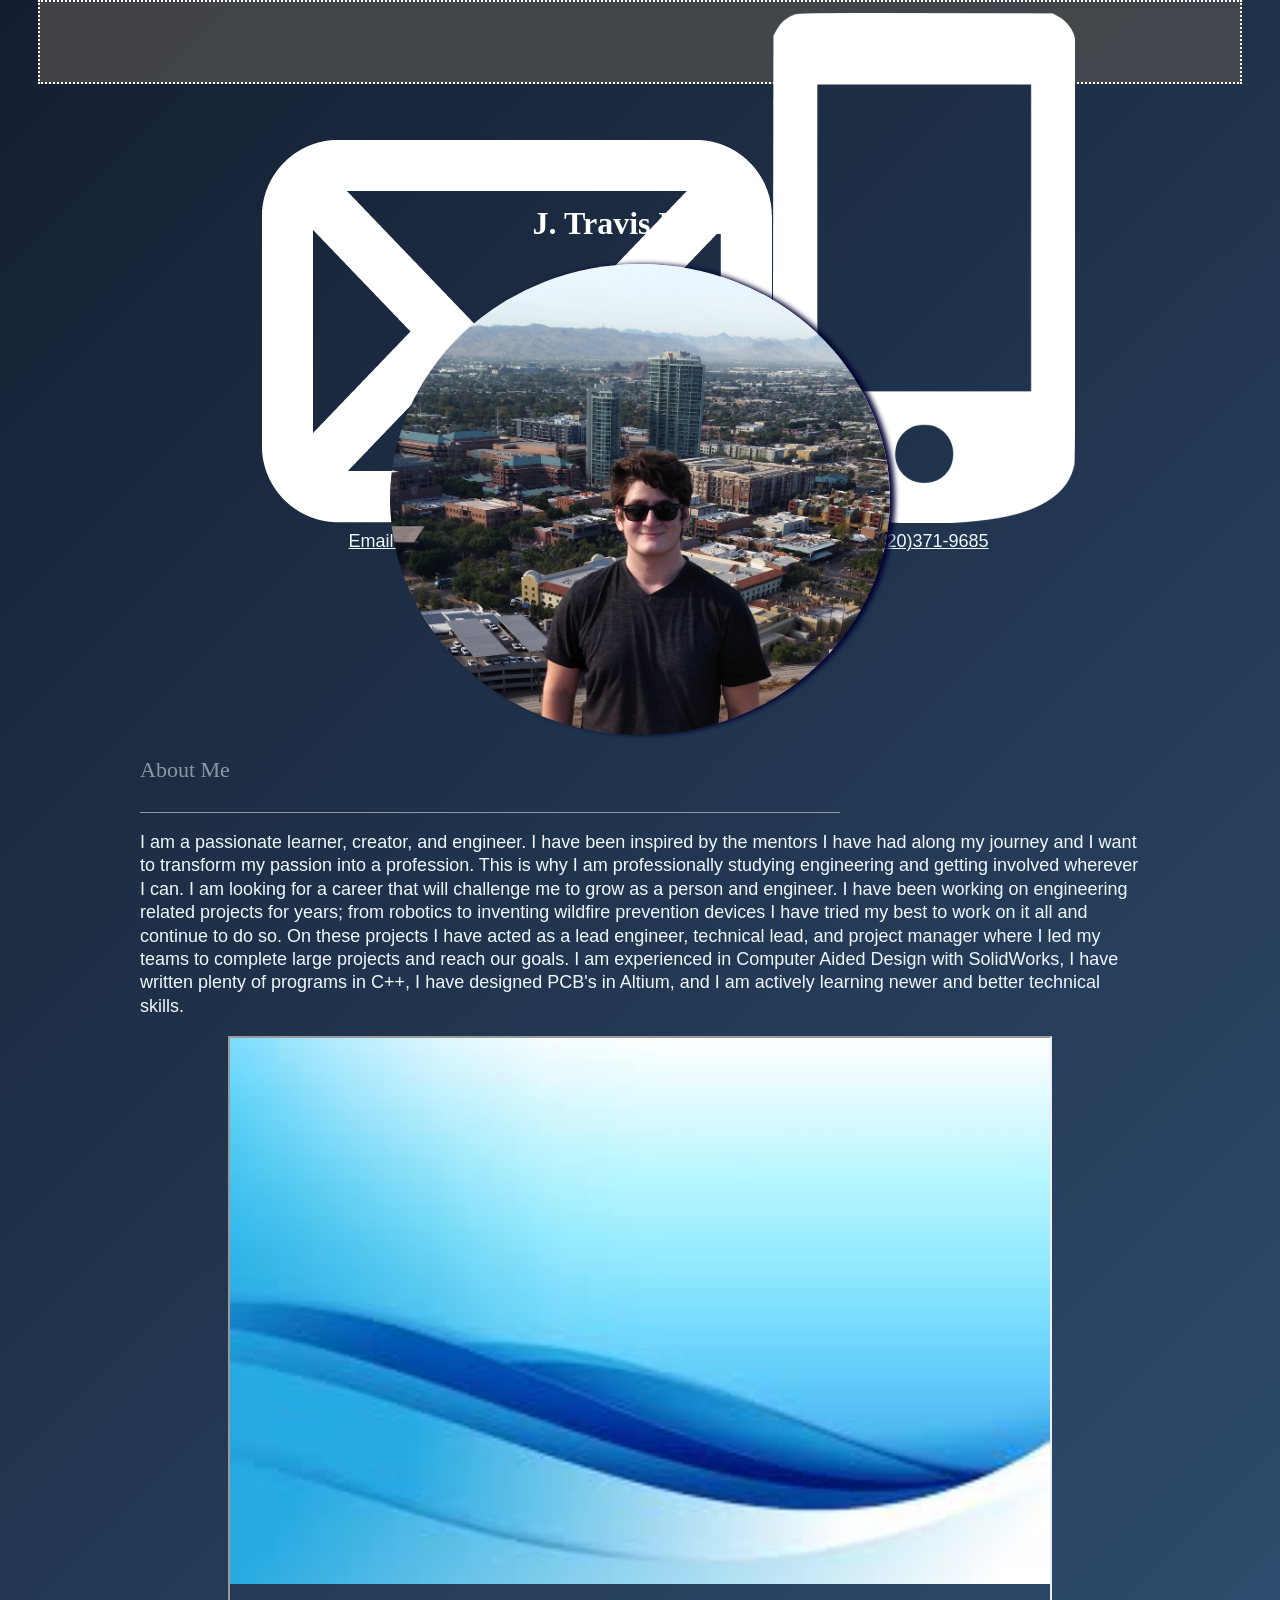
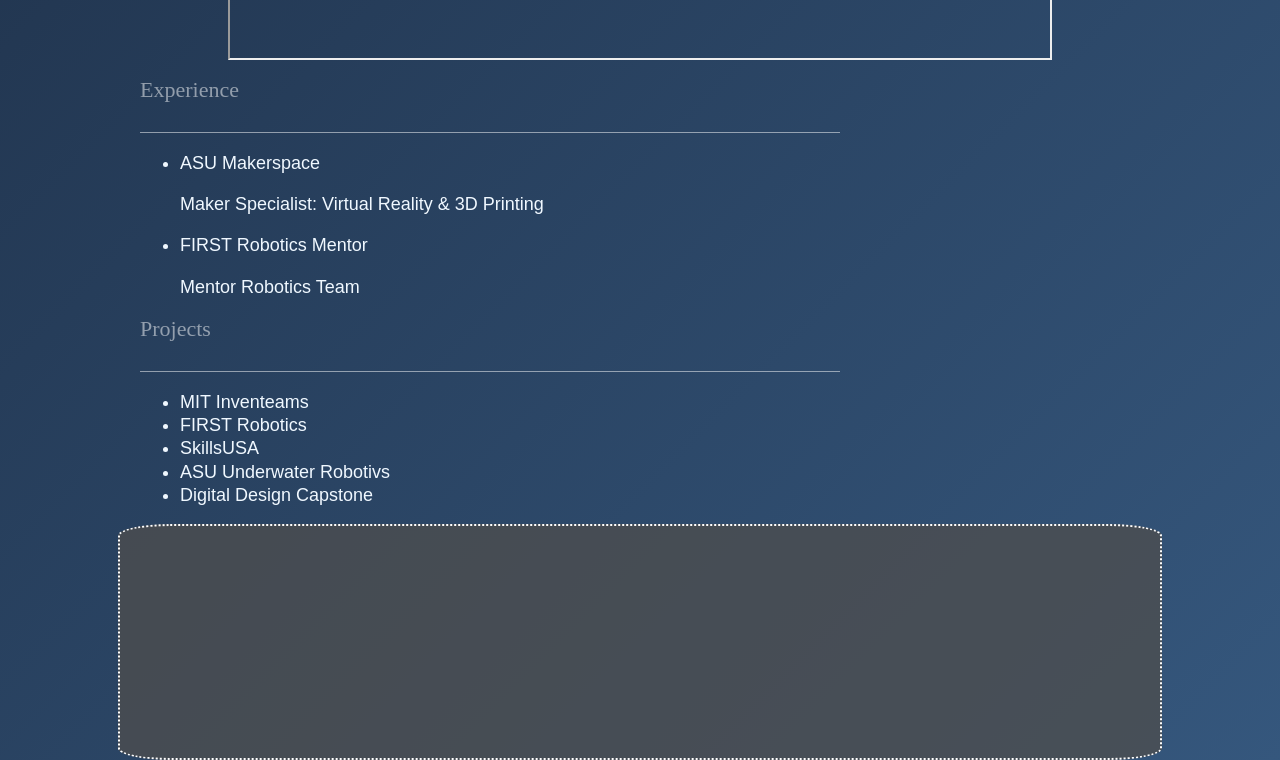
==== index.html @ 7b676614 "Added contact logos" ====
<!DOCTYPE html>
  <html>
    <head>
      <title>J Travis Daniel</title>
      <link href = "./style.css" rel = "stylesheet">
    </head>
      
<body>
  <div class = 'Contact' >
    <li><img src="files/email.png"></img> <a href = "mailto:trvsdaniel@gmail.com" class='Email'>Email Me</a></li>
    <li><a href = "https://www.linkedin.com/in/j-travis-daniel/" class='LinkedIn'>Check out my LinkedIn</a></li>
    <li><img src="files/phone.png"></img><a class='Phone' href= "tel:5203719685">Call me: (520)371-9685</a></li>
  </div>

 
  <h1> J. Travis Daniel </h1> 

  
  <div align = 'center'>
    <img src="/files/IMG_20201121_100415.jpg" class = 'Headshot' ></img>
  </div>
  
 <div class = 'About Me'> 
    <h2>About Me</h2>
      <p>I am a passionate learner, creator, and engineer. I have been inspired by the mentors I have had along my journey and I want to transform my passion into a profession. This is why I am professionally studying engineering and getting involved wherever I can. I am looking for a career that will challenge me to grow as a person and engineer. I have been working on engineering related projects for years; from robotics to inventing wildfire prevention devices I have tried my best to work on it all and continue to do so. On these projects I have acted as a lead engineer, technical lead, and project manager where I led my teams to complete large projects and reach our goals. I am experienced in Computer Aided Design with SolidWorks, I have written plenty of programs in C++, I have designed PCB's in Altium, and I am actively learning newer and better technical skills. </p>
  </div>
    
  <div align = 'center'>
   <iframe src="/files/Resume 20210408.pdf" class='Resume' align='center'></iframe>
  </div>
   
  <div class = 'Experience'>
  <h2>Experience</h2>
      <ul>
        <li>
          <p>ASU Makerspace</p>
          Maker Specialist: Virtual Reality & 3D Printing
        </li>
        <li>
          <p>FIRST Robotics Mentor</p>
          Mentor Robotics Team
        </li>
      </ul>
  
  </div>

    <div class='Projects'>
    <h2>Projects</h2>
    <ul>
      <li>MIT Inventeams</li>
      <li>FIRST Robotics</li>
      <li>SkillsUSA</li>
      <li>ASU Underwater Robotivs</li>
      <li>Digital Design Capstone</li>
      </ul>
    </div>

    <div class="Gallery" align = 'center'>

      <div class="Row">

      </div>

      <div class="Row">

      </div>

      <div class='Row'>


      </div>
    
    </div>
      
  
</body>

</html>
---- style.css ----
body {
  /* Old browsers */
  background: #141E30;
  /* Chrome 10-25, Safari 5.1-6 */
  background: -webkit-linear-gradient(-45deg, #35577D, #141E30);
  /* W3C, IE 10+/ Edge, Firefox 16+, Chrome 26+, Opera 12+, Safari 7+ */
  background: linear-gradient(-45deg, #35577D, #141E30);
  margin: 0;
  padding: 0;
  width: 100%;
  height: 100%;
}

div {
  margin: auto;
  width: 80%;
  max-width: 1000px;
  min-width: 400px;
}

h1 {
  color: #FFF;
  font-size: 2em;
  padding-top: 100px;
  width: 100%;
  font-family: Georgia;
  text-align: center;
}

h2 {
  border-bottom: 1px solid rgba(255, 255, 255, 0.5);
  color: rgba(255, 255, 255, 0.5);
  font-weight: 100;
  font-size: 22px;
  line-height: 24px;
  padding-bottom: 30px;
  text-align: left;
  width: 70%;
  font-family: Georgia;
}

p {
  color: aliceblue;
  line-height: 1.3em;
  text-align: left;
  width: 100%;
  font-family: Helvetica;
  font-size: 18px
}

li {
    color: aliceblue;
    line-height: 1.3em;
    text-align: left;
    width: 100%;
    font-family: Helvetica;
    font-size: 18px;
}


.Headshot {
  border-radius: 50%;
  -webkit-box-shadow: 5px 0px 5px 0px rgba(0, 0, 50, 0.97);
  -moz-box-shadow: 5px 0px 5px 0px rgba(0, 0, 50, 0.97);
  box-shadow: 5px 0px 5px 0px rgba(0, 0, 50, 0.97);
  width: 50%;
  margin: auto;
  
}

a {
  color: aliceblue;
  line-height: 1.3em;
  text-align: left;
  width: 100%;
  font-family: Helvetica;
  font-size: 18px
}


.Contact {
  text-align: center;
  /*position: fixed;*/
  top: 0px;
  background-color: rgba(78, 78, 78, 0.774);
  border: 2px dotted white;
  padding: 10px 100px;
  height: 60px;
  left: 0;
  right: 0;
  margin: 0px auto;
}

.Contact li {
  display: inline-block;
  width: 25%;
  text-align: center;
  color: black;
  margin: auto;
}


.Resume {
  margin: auto;
  padding: 10px;
  width: 80%;
  position:static;
  left:20%;
  right: 20%;
  height: 600px;
  background-image: url("/files/Blue Background.jpg");
  background-repeat: no-repeat;
  background-size: 100%;
  overflow: scroll;
}
 
.Gallery{
  margin: auto;
  padding: 20px;
  position: static;
  bottom: 10px;
  background: rgba(78, 78, 78, 0.774);
  border-radius: 5%;
  border: 2px dotted white;
}

.Row {
  display: inline-block;
  margin:  30px auto;
  position: static;
  left: 20%;
  right: 20%;
}
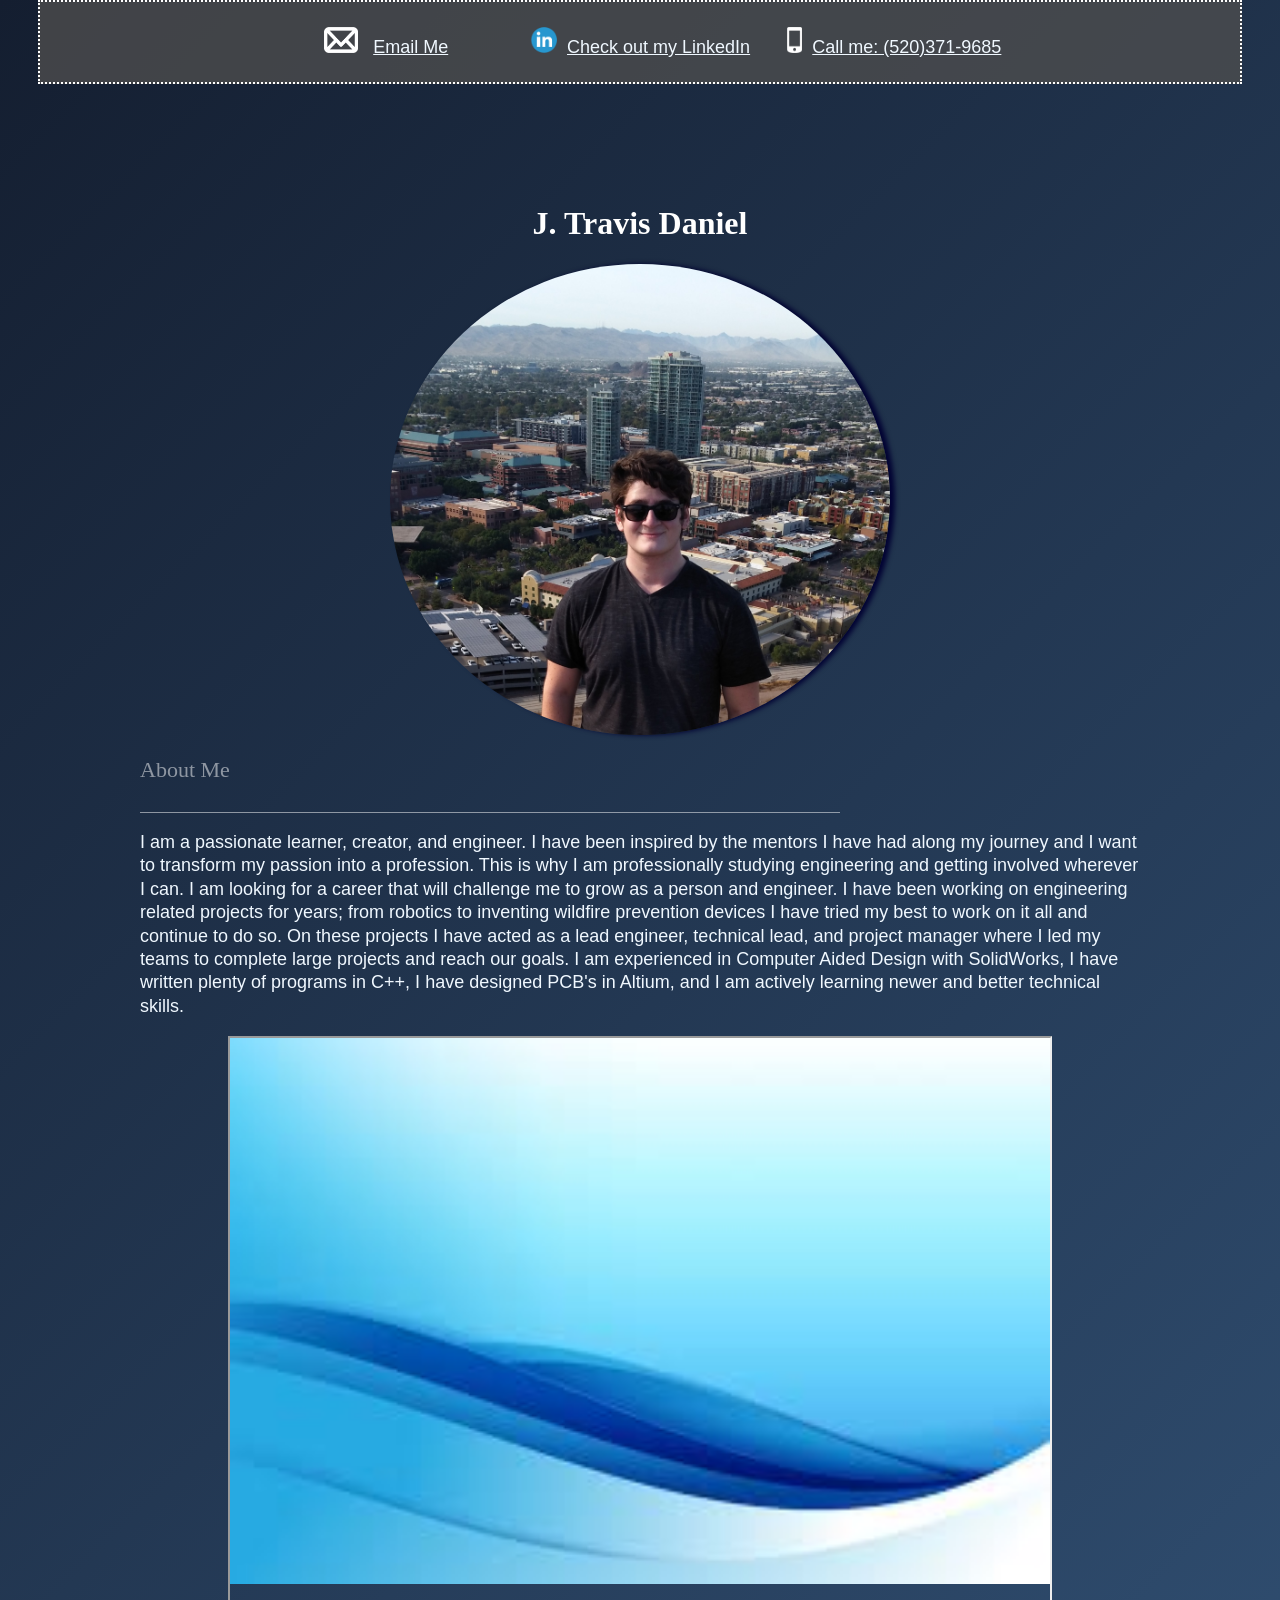
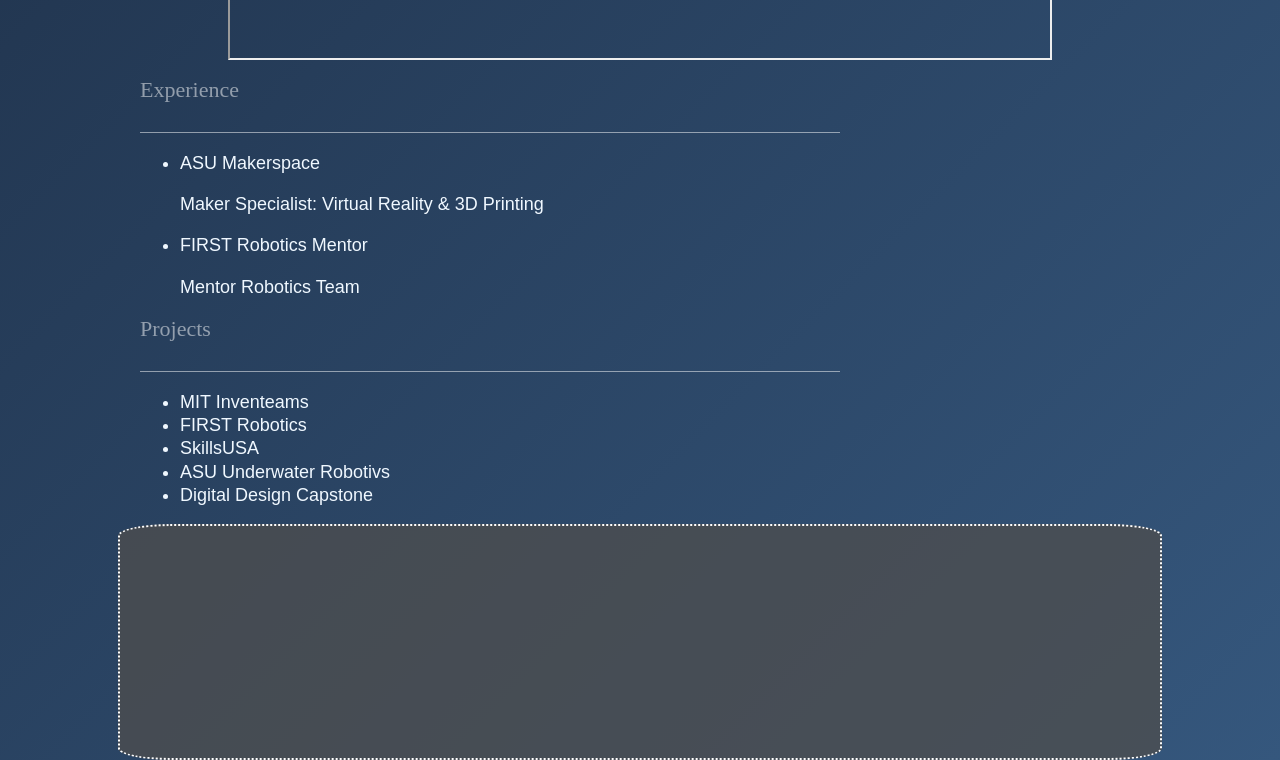
==== commit f6fec115: "Contact Logos Complete(???)" ====
--- a/index.html
+++ b/index.html
@@ -8,7 +8,7 @@
 <body>
   <div class = 'Contact' >
     <li><img src="files/email.png"></img> <a href = "mailto:trvsdaniel@gmail.com" class='Email'>Email Me</a></li>
-    <li><a href = "https://www.linkedin.com/in/j-travis-daniel/" class='LinkedIn'>Check out my LinkedIn</a></li>
+    <li><img src="files/linkedIn.png"></img><a href = "https://www.linkedin.com/in/j-travis-daniel/" class='LinkedIn'>Check out my LinkedIn</a></li>
     <li><img src="files/phone.png"></img><a class='Phone' href= "tel:5203719685">Call me: (520)371-9685</a></li>
   </div>
 
@@ -17,7 +17,7 @@
 
   
   <div align = 'center'>
-    <img src="/files/IMG_20201121_100415.jpg" class = 'Headshot' ></img>
+    <img src="files/IMG_20201121_100415.jpg" class = 'Headshot' ></img>
   </div>
   
  <div class = 'About Me'> 
@@ -26,7 +26,7 @@
   </div>
     
   <div align = 'center'>
-   <iframe src="/files/Resume 20210408.pdf" class='Resume' align='center'></iframe>
+   <iframe src="files/Resume 20210408.pdf" class='Resume' align='center'></iframe>
   </div>
    
   <div class = 'Experience'>
--- a/style.css
+++ b/style.css
@@ -78,7 +78,8 @@
   text-align: left;
   width: 100%;
   font-family: Helvetica;
-  font-size: 18px
+  font-size: 18px;
+  display: inline;
 }
 
 
@@ -101,8 +102,16 @@
   text-align: center;
   color: black;
   margin: auto;
+  position: relative;
+  top:25%;
 }
 
+
+.Contact img {
+  display: inline;
+  height: 26px;
+  margin-right: 10px;
+}
 
 .Resume {
   margin: auto;
@@ -112,7 +121,7 @@
   left:20%;
   right: 20%;
   height: 600px;
-  background-image: url("/files/Blue Background.jpg");
+  background-image: url("files/Blue Background.jpg");
   background-repeat: no-repeat;
   background-size: 100%;
   overflow: scroll;
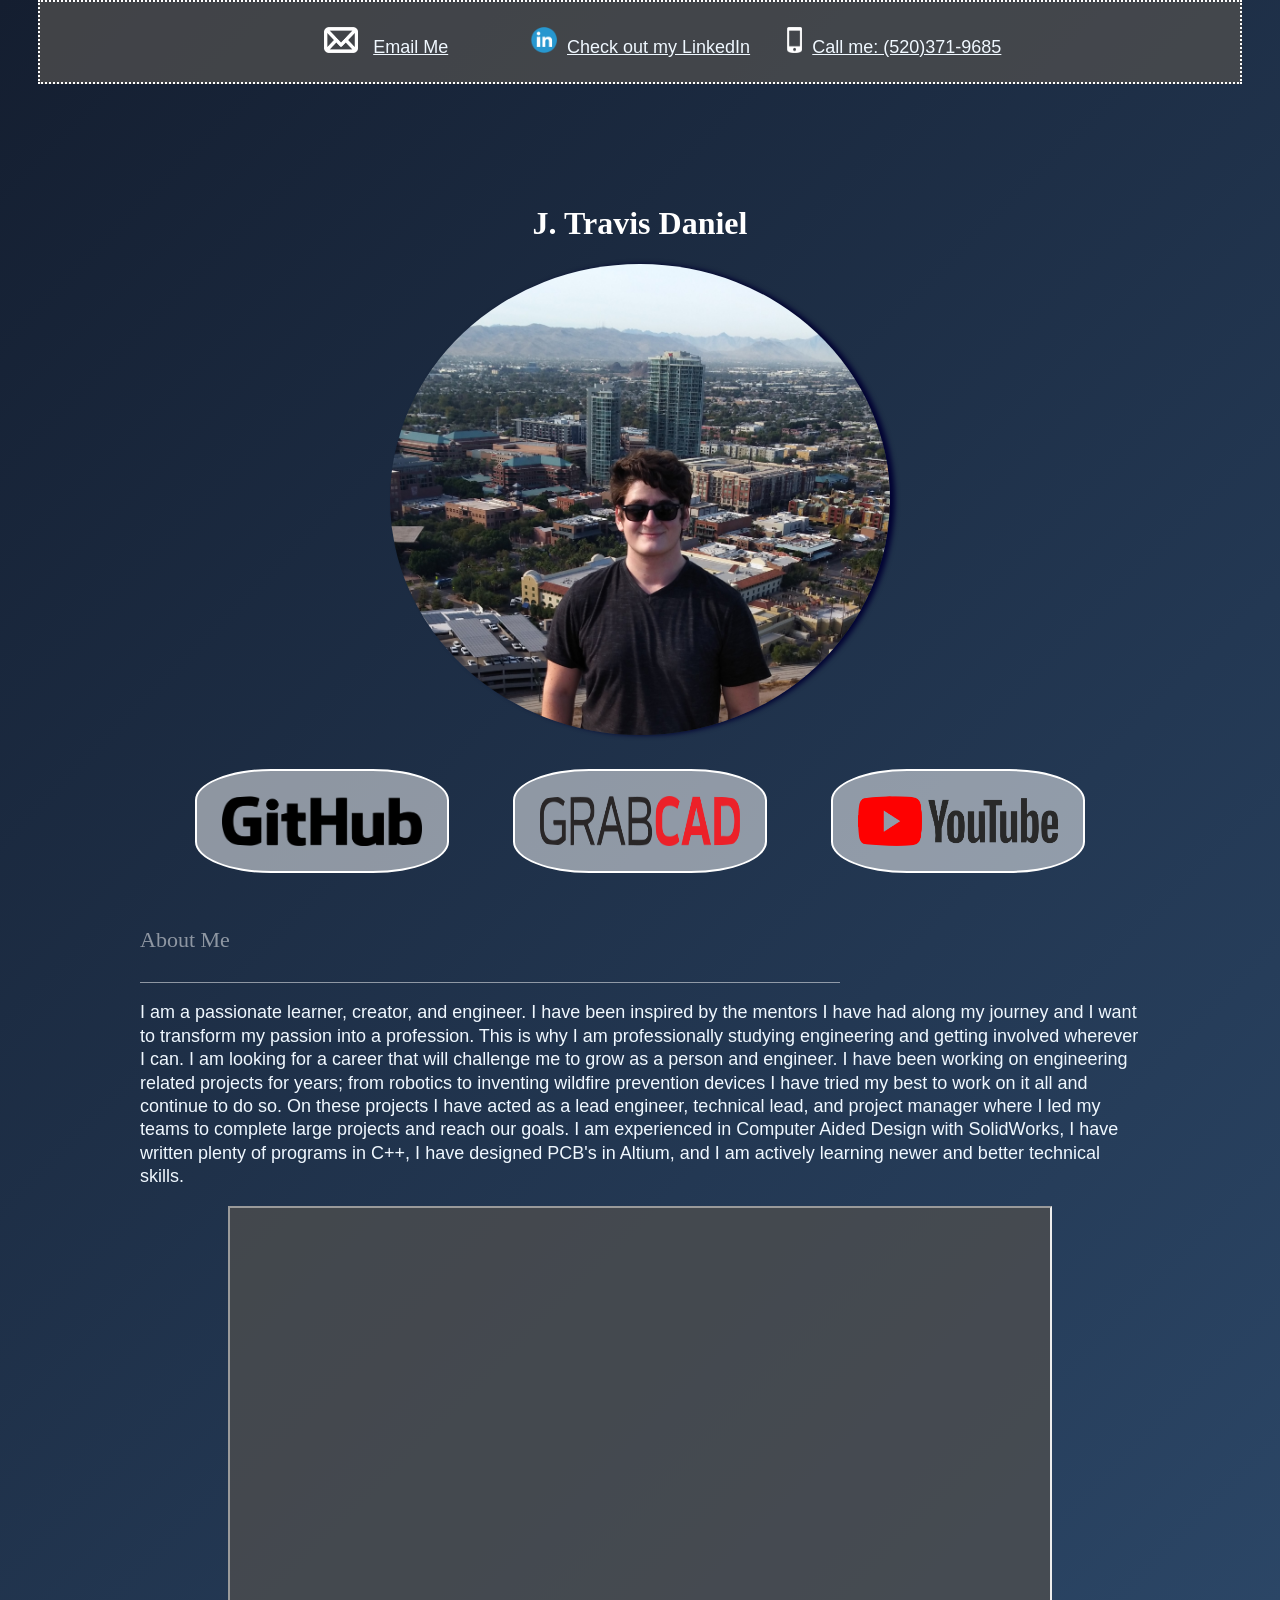
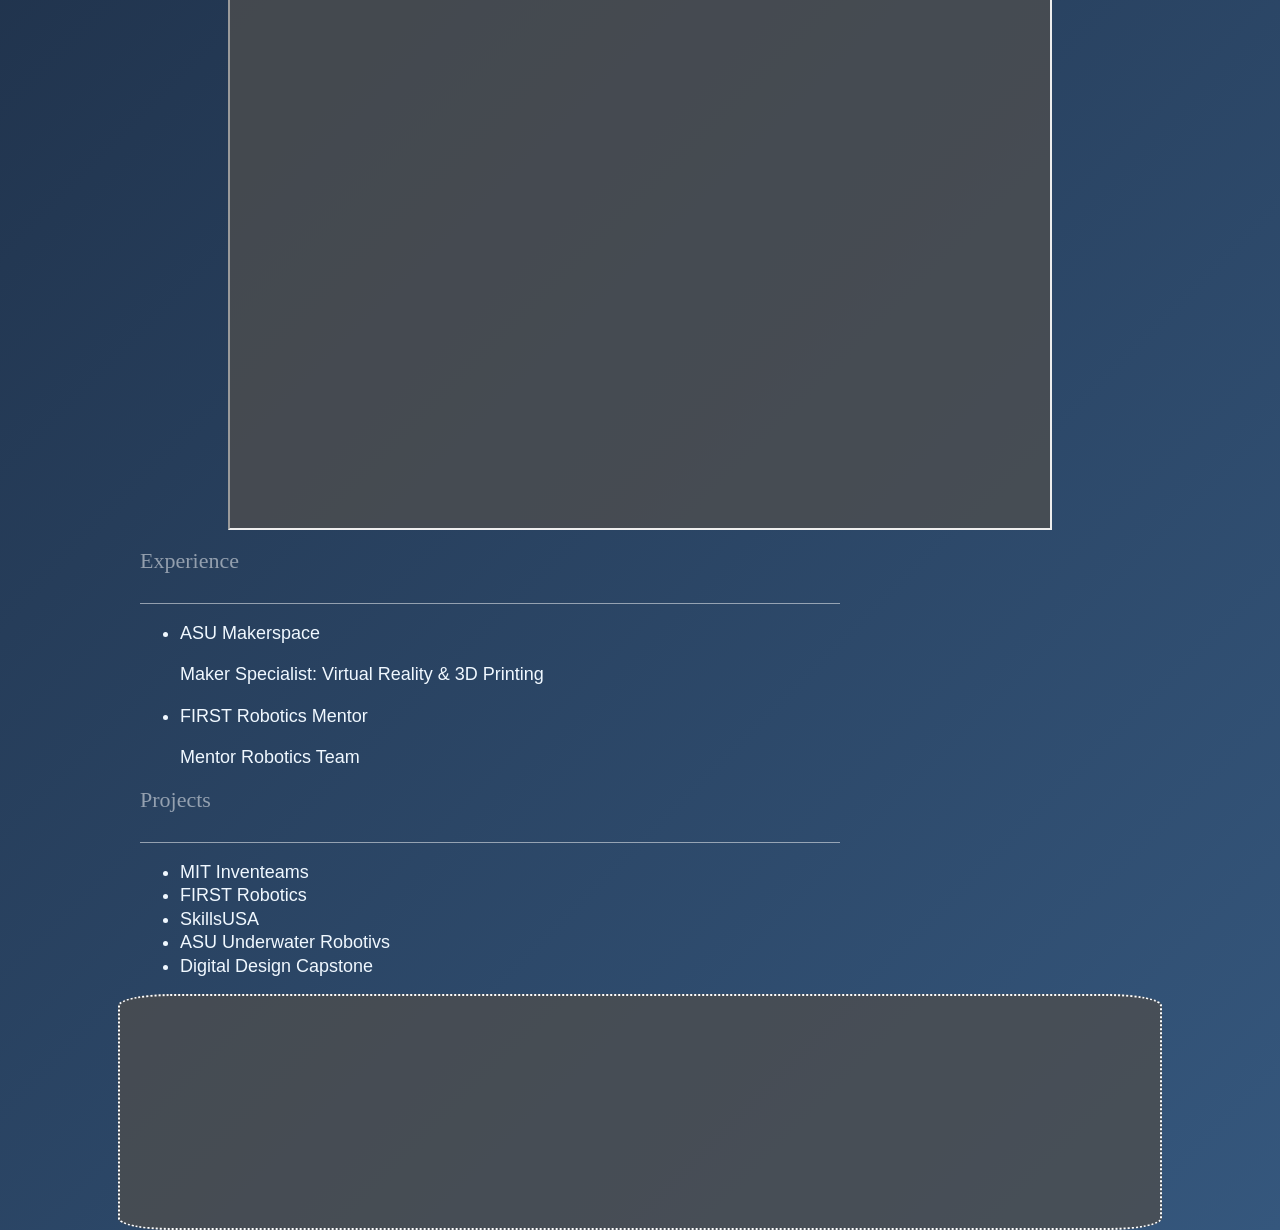
==== commit 62128a2e: "Added Linkrow" ====
--- a/index.html
+++ b/index.html
@@ -18,6 +18,12 @@
   
   <div align = 'center'>
     <img src="files/IMG_20201121_100415.jpg" class = 'Headshot' ></img>
+  </div>
+
+  <div class = "linkrow" align = "center">
+    <a href="https://github.com/JTDaniel?tab=overview&from=2021-06-01&to=2021-06-17"><img src="files/GitHub.png"></a>
+    <a href="https://grabcad.com/j.travis.daniel-2"><img src = "files/grabcad.png"></img></a>
+    <a href="https://www.youtube.com/channel/UCl2evg3WEMmj6tySpuAeQvw"><img src = "files/Youtube.png"></img></a>
   </div>
   
  <div class = 'About Me'> 
--- a/style.css
+++ b/style.css
@@ -117,13 +117,11 @@
   margin: auto;
   padding: 10px;
   width: 80%;
+  height: 900px;
   position:static;
   left:20%;
   right: 20%;
-  height: 600px;
-  background-image: url("files/Blue Background.jpg");
-  background-repeat: no-repeat;
-  background-size: 100%;
+  background-color: rgba(78, 78, 78, 0.774);
   overflow: scroll;
 }
  
@@ -144,4 +142,21 @@
   left: 20%;
   right: 20%;
 }
-  
+
+
+.linkrow img  {
+  display: inline-block;
+  margin: 30px;
+  padding: 25px;
+  border: 2px solid white;
+  border-radius:30%;
+  background-color: rgba(255, 255, 255, 0.5);
+  height: 50px;
+  width:200px;
+}
+
+.linkrow img:hover {
+  -moz-box-shadow: 0 0 10px #ccc;
+  -webkit-box-shadow: 0 0 10px #ccc;
+  box-shadow: 0 0 10px #ccc;
+}
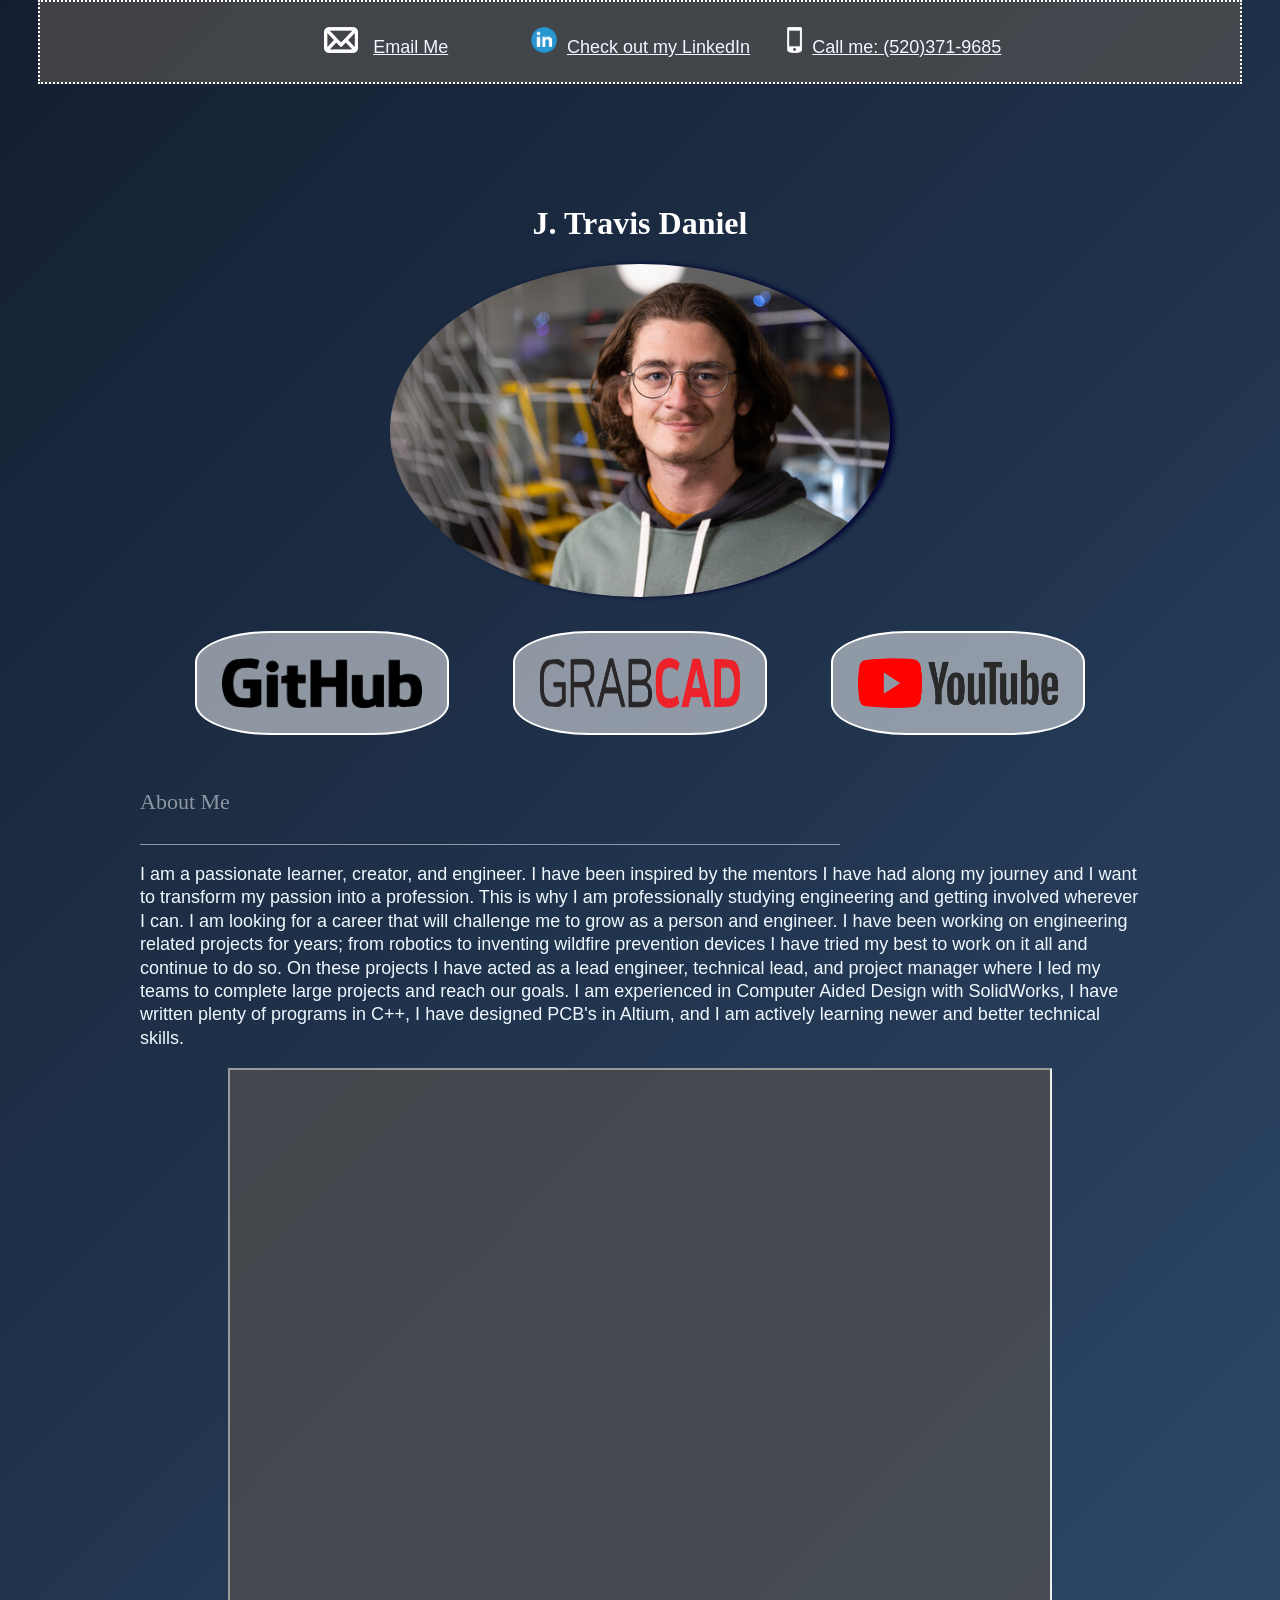
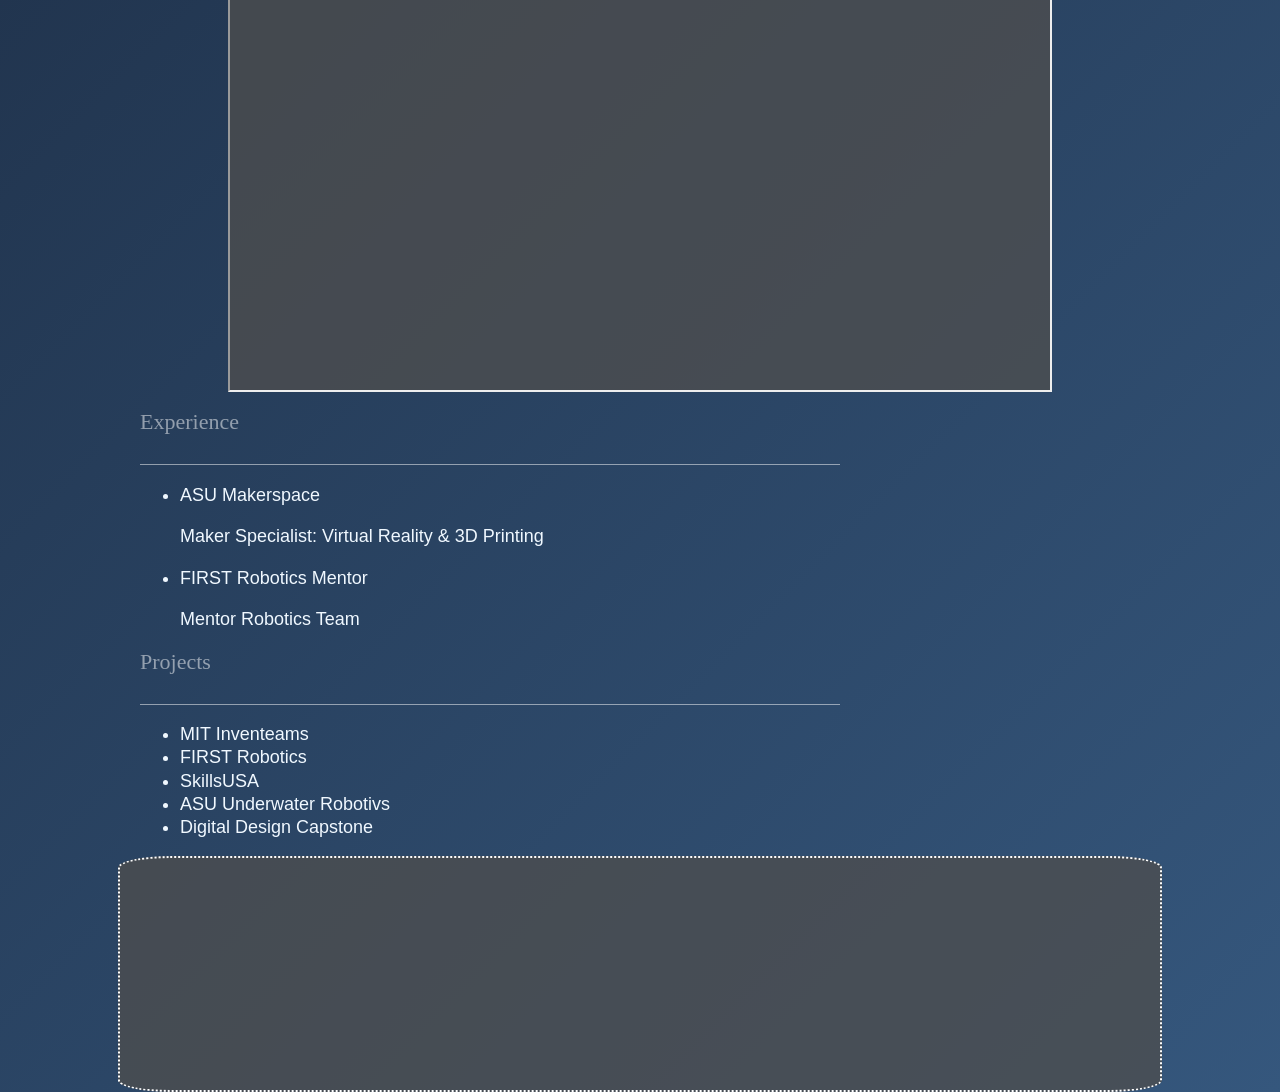
==== commit d89b56bc: "Changed photo" ====
--- a/index.html
+++ b/index.html
@@ -17,7 +17,7 @@
 
   
   <div align = 'center'>
-    <img src="files/IMG_20201121_100415.jpg" class = 'Headshot' ></img>
+    <img src="files/MakerSpaceHeadshot.JPG" class = 'Headshot' ></img>
   </div>
 
   <div class = "linkrow" align = "center">
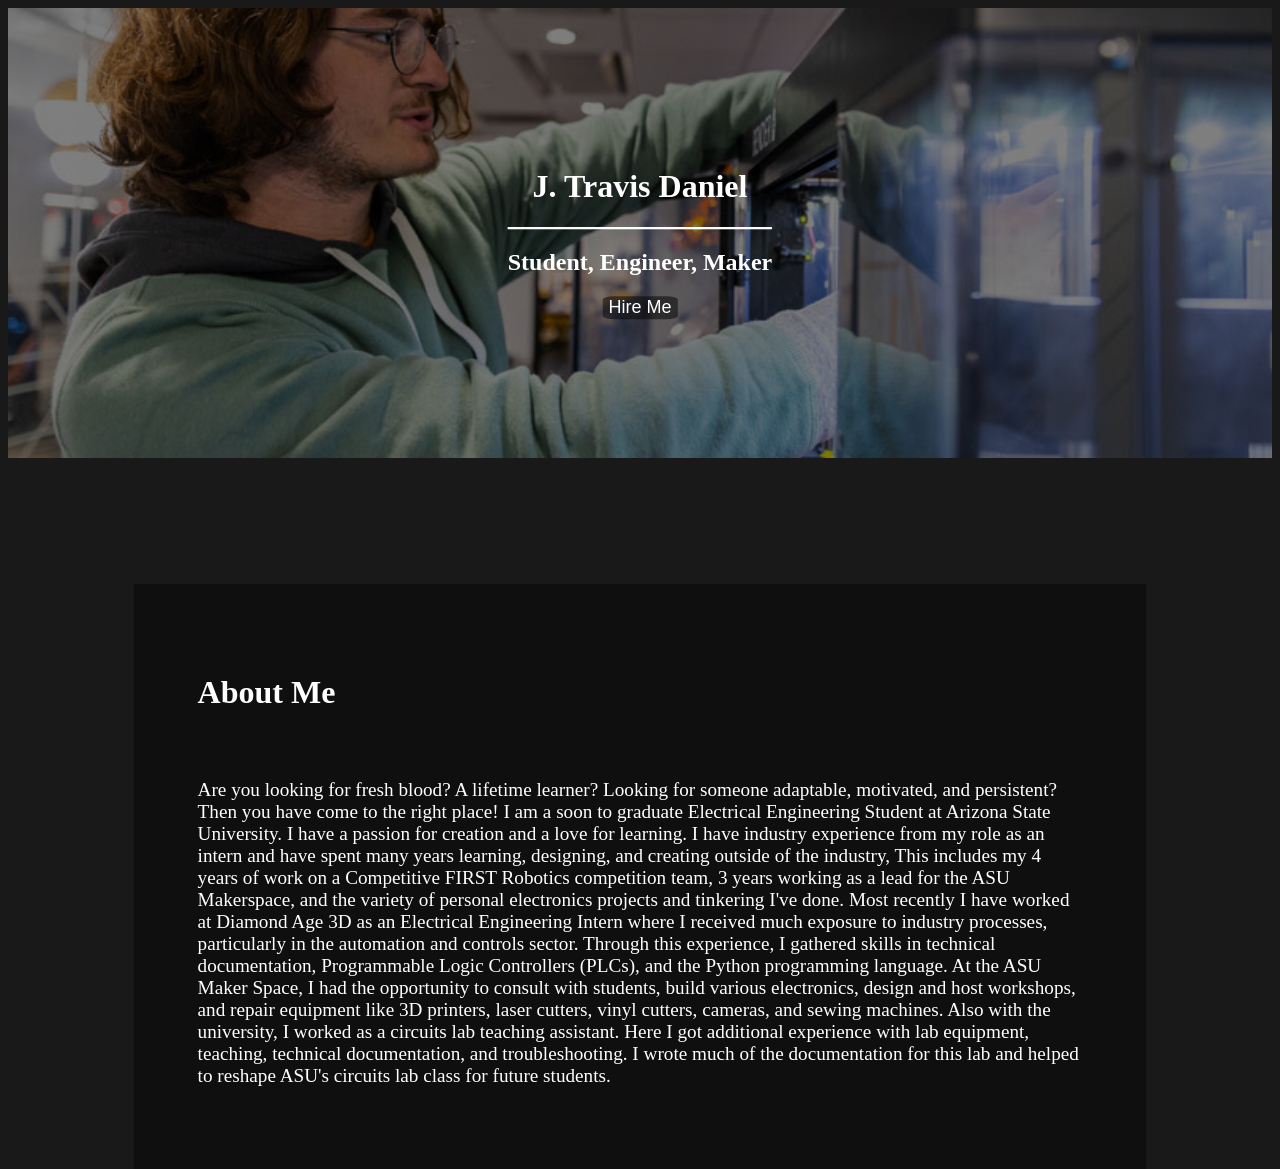
==== commit 0418619a: "Overhaultime" ====
--- a/index.html
+++ b/index.html
@@ -1,84 +1,39 @@
-<!DOCTYPE html>
-  <html>
-    <head>
-      <title>J Travis Daniel</title>
-      <link href = "./style.css" rel = "stylesheet">
-    </head>
-      
-<body>
-  <div class = 'Contact' >
-    <li><img src="files/email.png"></img> <a href = "mailto:trvsdaniel@gmail.com" class='Email'>Email Me</a></li>
-    <li><img src="files/linkedIn.png"></img><a href = "https://www.linkedin.com/in/j-travis-daniel/" class='LinkedIn'>Check out my LinkedIn</a></li>
-    <li><img src="files/phone.png"></img><a class='Phone' href= "tel:5203719685">Call me: (520)371-9685</a></li>
-  </div>
+<!DOCTYPE html> 
+<html>
+  <head>
+    <title>Travis Daniel</title>
+    <link rel="stylesheet" href="style.css"><link>
 
- 
-  <h1> J. Travis Daniel </h1> 
+    <meta charset="UTF-8">
+    <meta name="description" content="John Travis Daniel's Professional Website">
+    <meta name = "author" content="J. Travis Daniel">
+    <meta name="viewport" content="width=device-width, initial-scale=1.0">
+    <meta name="keywords" content="Engineer hire work graduate bachelors student">
+  </head>
+
+  <body>
+    <div class = "SplashImage">
+      <div class="SplashText">
+        <h1>J. Travis Daniel</h1>
+        <hr color="white">
+        <h2>Student, Engineer, Maker</h2>
+        <button class = "SplashButton">Hire Me</button>
+        </div>
+    </div>
+
+    <div class="AboutMe">
+      <h2>About Me</h2>
+      <br>
+      <p>Are you looking for fresh blood? A lifetime learner? Looking for someone adaptable, motivated, and persistent? Then you have come to the right place! I am a soon to graduate Electrical Engineering Student at Arizona State University. I have a passion for creation and a love for learning. I have industry experience from my role as an intern and have spent many years learning, designing, and creating outside of the industry, This includes my 4 years of work on a Competitive FIRST Robotics competition team, 3 years working as a lead for the ASU Makerspace, and the variety of personal electronics projects and tinkering I've done.
+        Most recently I have worked at Diamond Age 3D as an Electrical Engineering Intern where I received much exposure to industry processes, particularly in the automation and controls sector. Through this experience, I gathered skills in technical documentation, Programmable Logic Controllers (PLCs), and the Python programming language. 
+        At the ASU Maker Space, I had the opportunity to consult with students, build various electronics, design and host workshops, and repair equipment like 3D printers, laser cutters, vinyl cutters, cameras, and sewing machines.
+        Also with the university, I worked as a circuits lab teaching assistant. Here I got additional experience with lab equipment, teaching, technical documentation, and troubleshooting. I wrote much of the documentation for this lab and helped to reshape ASU's circuits lab class for future students.</p>
+    </div>
+    
 
   
-  <div align = 'center'>
-    <img src="files/MakerSpaceHeadshot.JPG" class = 'Headshot' ></img>
-  </div>
-
-  <div class = "linkrow" align = "center">
-    <a href="https://github.com/JTDaniel?tab=overview&from=2021-06-01&to=2021-06-17"><img src="files/GitHub.png"></a>
-    <a href="https://grabcad.com/j.travis.daniel-2"><img src = "files/grabcad.png"></img></a>
-    <a href="https://www.youtube.com/channel/UCl2evg3WEMmj6tySpuAeQvw"><img src = "files/Youtube.png"></img></a>
-  </div>
-  
- <div class = 'About Me'> 
-    <h2>About Me</h2>
-      <p>I am a passionate learner, creator, and engineer. I have been inspired by the mentors I have had along my journey and I want to transform my passion into a profession. This is why I am professionally studying engineering and getting involved wherever I can. I am looking for a career that will challenge me to grow as a person and engineer. I have been working on engineering related projects for years; from robotics to inventing wildfire prevention devices I have tried my best to work on it all and continue to do so. On these projects I have acted as a lead engineer, technical lead, and project manager where I led my teams to complete large projects and reach our goals. I am experienced in Computer Aided Design with SolidWorks, I have written plenty of programs in C++, I have designed PCB's in Altium, and I am actively learning newer and better technical skills. </p>
-  </div>
     
-  <div align = 'center'>
-   <iframe src="files/Resume 20210408.pdf" class='Resume' align='center'></iframe>
-  </div>
-   
-  <div class = 'Experience'>
-  <h2>Experience</h2>
-      <ul>
-        <li>
-          <p>ASU Makerspace</p>
-          Maker Specialist: Virtual Reality & 3D Printing
-        </li>
-        <li>
-          <p>FIRST Robotics Mentor</p>
-          Mentor Robotics Team
-        </li>
-      </ul>
-  
-  </div>
-
-    <div class='Projects'>
-    <h2>Projects</h2>
-    <ul>
-      <li>MIT Inventeams</li>
-      <li>FIRST Robotics</li>
-      <li>SkillsUSA</li>
-      <li>ASU Underwater Robotivs</li>
-      <li>Digital Design Capstone</li>
-      </ul>
-    </div>
-
-    <div class="Gallery" align = 'center'>
-
-      <div class="Row">
-
-      </div>
-
-      <div class="Row">
-
-      </div>
-
-      <div class='Row'>
 
 
-      </div>
-    
-    </div>
-      
-  
-</body>
-
-</html>
+  </body>
+</html>
--- a/style.css
+++ b/style.css
@@ -1,162 +1,48 @@
 
-
-
-
-body {
-  /* Old browsers */
-  background: #141E30;
-  /* Chrome 10-25, Safari 5.1-6 */
-  background: -webkit-linear-gradient(-45deg, #35577D, #141E30);
-  /* W3C, IE 10+/ Edge, Firefox 16+, Chrome 26+, Opera 12+, Safari 7+ */
-  background: linear-gradient(-45deg, #35577D, #141E30);
-  margin: 0;
-  padding: 0;
-  width: 100%;
+body, html {
   height: 100%;
-}
-
-div {
-  margin: auto;
-  width: 80%;
-  max-width: 1000px;
-  min-width: 400px;
-}
-
-h1 {
-  color: #FFF;
-  font-size: 2em;
-  padding-top: 100px;
-  width: 100%;
-  font-family: Georgia;
-  text-align: center;
-}
-
-h2 {
-  border-bottom: 1px solid rgba(255, 255, 255, 0.5);
-  color: rgba(255, 255, 255, 0.5);
-  font-weight: 100;
-  font-size: 22px;
-  line-height: 24px;
-  padding-bottom: 30px;
-  text-align: left;
-  width: 70%;
-  font-family: Georgia;
-}
-
-p {
-  color: aliceblue;
-  line-height: 1.3em;
-  text-align: left;
-  width: 100%;
-  font-family: Helvetica;
-  font-size: 18px
-}
-
-li {
-    color: aliceblue;
-    line-height: 1.3em;
-    text-align: left;
-    width: 100%;
-    font-family: Helvetica;
-    font-size: 18px;
+  background-color: rgb(25,25,25);;
+  color: white;
+  
 }
 
 
-.Headshot {
-  border-radius: 50%;
-  -webkit-box-shadow: 5px 0px 5px 0px rgba(0, 0, 50, 0.97);
-  -moz-box-shadow: 5px 0px 5px 0px rgba(0, 0, 50, 0.97);
-  box-shadow: 5px 0px 5px 0px rgba(0, 0, 50, 0.97);
-  width: 50%;
-  margin: auto;
+.SplashImage {
+  background-image: linear-gradient(rgba(0,0,0,0.5),rgba(0,0,0,0.5)), url("files/WorkingWith3DPrinter.JPG");
+  height: 50%;
+  background-position: center;
+  background-repeat: no-repeat;
+  background-size: cover;
+  position: relative;
+  transform: translate(0% -50%);
+}
+
+.SplashText{
+  text-align: center;
+  position: absolute;
+  top: 50%;
+  left: 50%;
+  transform: translate(-50%, -50%);
+  color: white;
+}
+
+.SplashButton{
+  background-color: rgba(0,0,0,0.5);
+  color: white;
+  border-radius: 15%;
+  border-width: 0;
+  font-size: large;
+  
   
 }
 
-a {
-  color: aliceblue;
-  line-height: 1.3em;
-  text-align: left;
-  width: 100%;
-  font-family: Helvetica;
-  font-size: 18px;
-  display: inline;
+.AboutMe{
+  background-color: rgba(15, 15, 15, 1);
+  padding: 5% ;
+  margin: 10%;
+  font-size: larger;
 }
 
-
-.Contact {
-  text-align: center;
-  /*position: fixed;*/
-  top: 0px;
-  background-color: rgba(78, 78, 78, 0.774);
-  border: 2px dotted white;
-  padding: 10px 100px;
-  height: 60px;
-  left: 0;
-  right: 0;
-  margin: 0px auto;
-}
-
-.Contact li {
-  display: inline-block;
-  width: 25%;
-  text-align: center;
-  color: black;
-  margin: auto;
-  position: relative;
-  top:25%;
-}
-
-
-.Contact img {
-  display: inline;
-  height: 26px;
-  margin-right: 10px;
-}
-
-.Resume {
-  margin: auto;
-  padding: 10px;
-  width: 80%;
-  height: 900px;
-  position:static;
-  left:20%;
-  right: 20%;
-  background-color: rgba(78, 78, 78, 0.774);
-  overflow: scroll;
-}
- 
-.Gallery{
-  margin: auto;
-  padding: 20px;
-  position: static;
-  bottom: 10px;
-  background: rgba(78, 78, 78, 0.774);
-  border-radius: 5%;
-  border: 2px dotted white;
-}
-
-.Row {
-  display: inline-block;
-  margin:  30px auto;
-  position: static;
-  left: 20%;
-  right: 20%;
-}
-
-
-.linkrow img  {
-  display: inline-block;
-  margin: 30px;
-  padding: 25px;
-  border: 2px solid white;
-  border-radius:30%;
-  background-color: rgba(255, 255, 255, 0.5);
-  height: 50px;
-  width:200px;
-}
-
-.linkrow img:hover {
-  -moz-box-shadow: 0 0 10px #ccc;
-  -webkit-box-shadow: 0 0 10px #ccc;
-  box-shadow: 0 0 10px #ccc;
+.AboutMe H2 {
+  font-size:xx-large;
 }
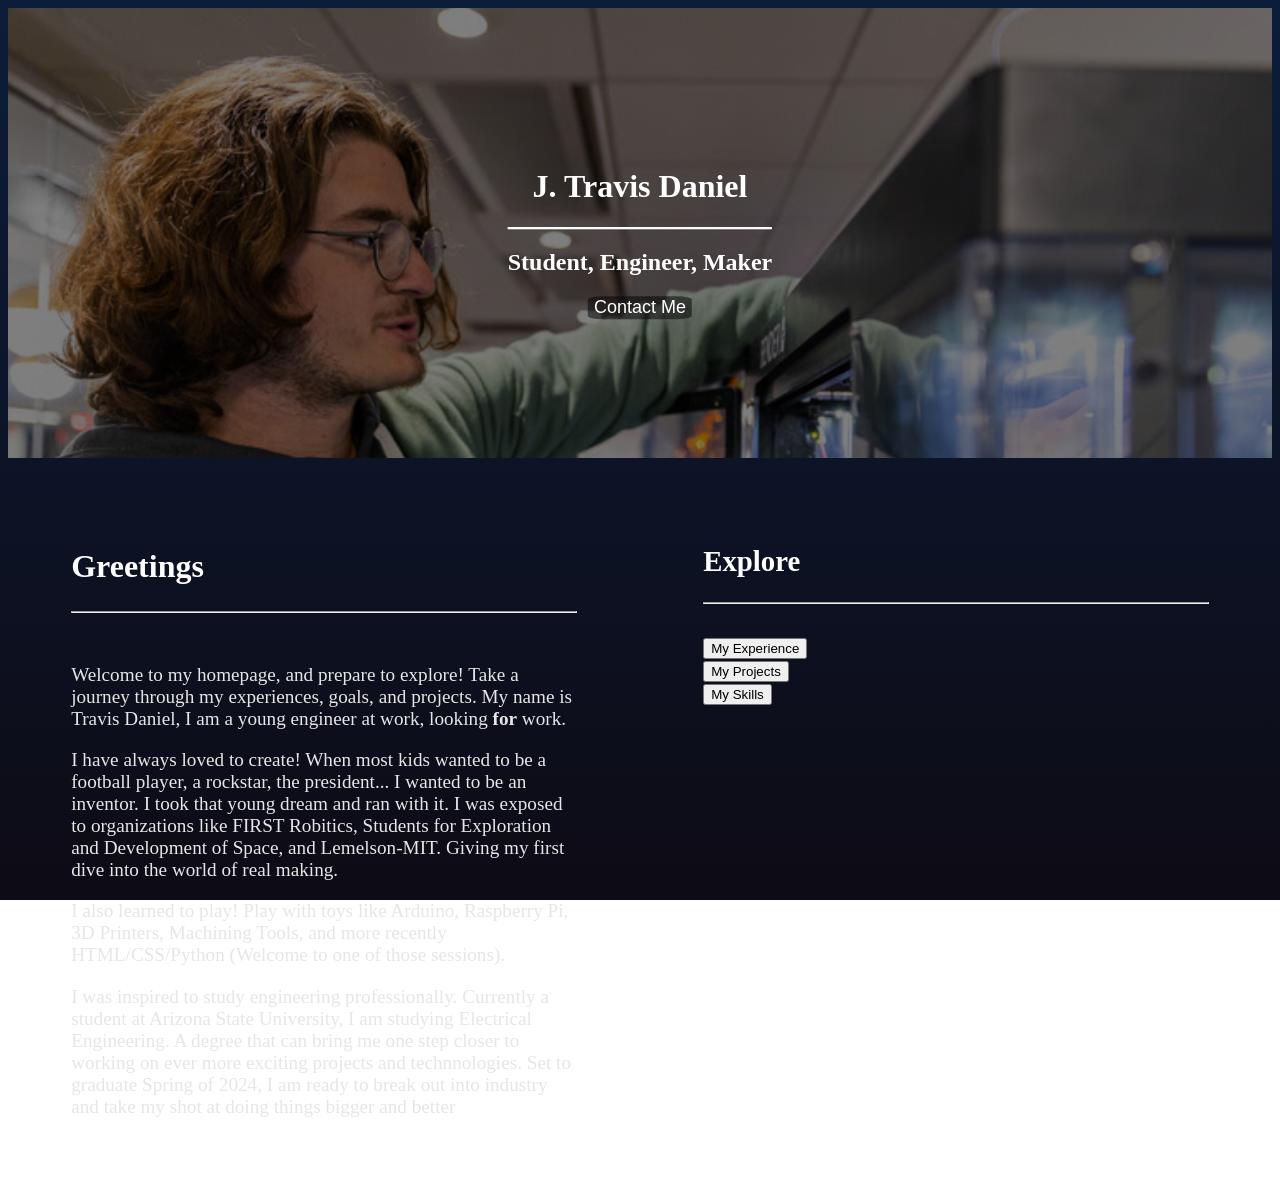
==== commit 49f21e51: "Little More work" ====
--- a/index.html
+++ b/index.html
@@ -5,7 +5,7 @@
     <link rel="stylesheet" href="style.css"><link>
 
     <meta charset="UTF-8">
-    <meta name="description" content="John Travis Daniel's Professional Website">
+    <meta name="description" content="Meet J. Travis Daniel, an adaptable, hardworking, young engineer">
     <meta name = "author" content="J. Travis Daniel">
     <meta name="viewport" content="width=device-width, initial-scale=1.0">
     <meta name="keywords" content="Engineer hire work graduate bachelors student">
@@ -17,23 +17,32 @@
         <h1>J. Travis Daniel</h1>
         <hr color="white">
         <h2>Student, Engineer, Maker</h2>
-        <button class = "SplashButton">Hire Me</button>
+        <button class = "SplashButton">Contact Me</button>
         </div>
     </div>
 
     <div class="AboutMe">
-      <h2>About Me</h2>
+      <h2>Greetings</h2>
+      <hr>
       <br>
-      <p>Are you looking for fresh blood? A lifetime learner? Looking for someone adaptable, motivated, and persistent? Then you have come to the right place! I am a soon to graduate Electrical Engineering Student at Arizona State University. I have a passion for creation and a love for learning. I have industry experience from my role as an intern and have spent many years learning, designing, and creating outside of the industry, This includes my 4 years of work on a Competitive FIRST Robotics competition team, 3 years working as a lead for the ASU Makerspace, and the variety of personal electronics projects and tinkering I've done.
-        Most recently I have worked at Diamond Age 3D as an Electrical Engineering Intern where I received much exposure to industry processes, particularly in the automation and controls sector. Through this experience, I gathered skills in technical documentation, Programmable Logic Controllers (PLCs), and the Python programming language. 
-        At the ASU Maker Space, I had the opportunity to consult with students, build various electronics, design and host workshops, and repair equipment like 3D printers, laser cutters, vinyl cutters, cameras, and sewing machines.
-        Also with the university, I worked as a circuits lab teaching assistant. Here I got additional experience with lab equipment, teaching, technical documentation, and troubleshooting. I wrote much of the documentation for this lab and helped to reshape ASU's circuits lab class for future students.</p>
+      <p>Welcome to my homepage, and prepare to explore! Take a journey through my experiences, goals, and projects.  My name is Travis Daniel, I am a young engineer at work, looking <b>for</b> work.</p></span>
+      <p>I have always loved to create! When most kids wanted to be a football player, a rockstar, the president... I wanted to be an inventor.  I took that young dream and ran with it.  I was exposed to organizations like FIRST Robitics, Students for Exploration and Development of Space, and Lemelson-MIT.  Giving my first dive into the world of real making.</p>
+      <p>I also learned to play! Play with toys like Arduino, Raspberry Pi, 3D Printers, Machining Tools, and more recently HTML/CSS/Python (Welcome to one of those sessions).</p>
+      <p>I was inspired to study engineering professionally.  Currently a student at Arizona State University, I am studying Electrical Engineering. A degree that can bring me one step closer to working on ever more exciting projects and technnologies.  Set to graduate Spring of 2024, I am ready to break out into industry and take my shot at doing things bigger and better</p> 
     </div>
     
+    <div class= "Explore">
+      <h2> Explore</h2>
+      <hr>
+      <br>
+      <button>My Experience</button><br>
+      <button>My Projects</button><br>
+      <button>My Skills</button><br>
+      
+    </div>
 
-  
-    
-
-
+    <div class="below">
+      
+    </div>
   </body>
 </html>
--- a/style.css
+++ b/style.css
@@ -1,9 +1,19 @@
 
 body, html {
   height: 100%;
-  background-color: rgb(25,25,25);;
+  background-image: linear-gradient(#0c1d3a,rgb(13, 11, 21));
   color: white;
+  background-attachment: fixed;
+  font-family: 'Stencil Std', fantasy;
   
+}
+
+h1 {
+  font-family: 'Stencil Std', fantasy;
+}
+
+div {
+  /* background-size: cover; */
 }
 
 
@@ -13,8 +23,8 @@
   background-position: center;
   background-repeat: no-repeat;
   background-size: cover;
+  background-attachment: fixed;
   position: relative;
-  transform: translate(0% -50%);
 }
 
 .SplashText{
@@ -22,6 +32,7 @@
   position: absolute;
   top: 50%;
   left: 50%;
+  padding-left: ;
   transform: translate(-50%, -50%);
   color: white;
 }
@@ -37,12 +48,37 @@
 }
 
 .AboutMe{
-  background-color: rgba(15, 15, 15, 1);
+  width: 40%;
+  min-width: 400px;
   padding: 5% ;
-  margin: 10%;
   font-size: larger;
+  border-radius: 10%;
+  float: left;
 }
 
-.AboutMe H2 {
+.AboutMe h2 {
   font-size:xx-large;
+}
+
+.AboutMe p{
+  color: rgb(231, 230, 230);
+}
+
+.Explore {
+  width: 40%;
+  min-width: 400px;
+  padding: 5% ;
+  margin-left: 50%;
+  font-size: larger;
+  border-radius: 10%;
+}
+
+/* .below { */
+  position: relative;
+  background-color: black;
+  background-size: cover;
+  margin-top: auto;
+  width: 100%;
+  height: 10%;
+  bottom: 0;
 }
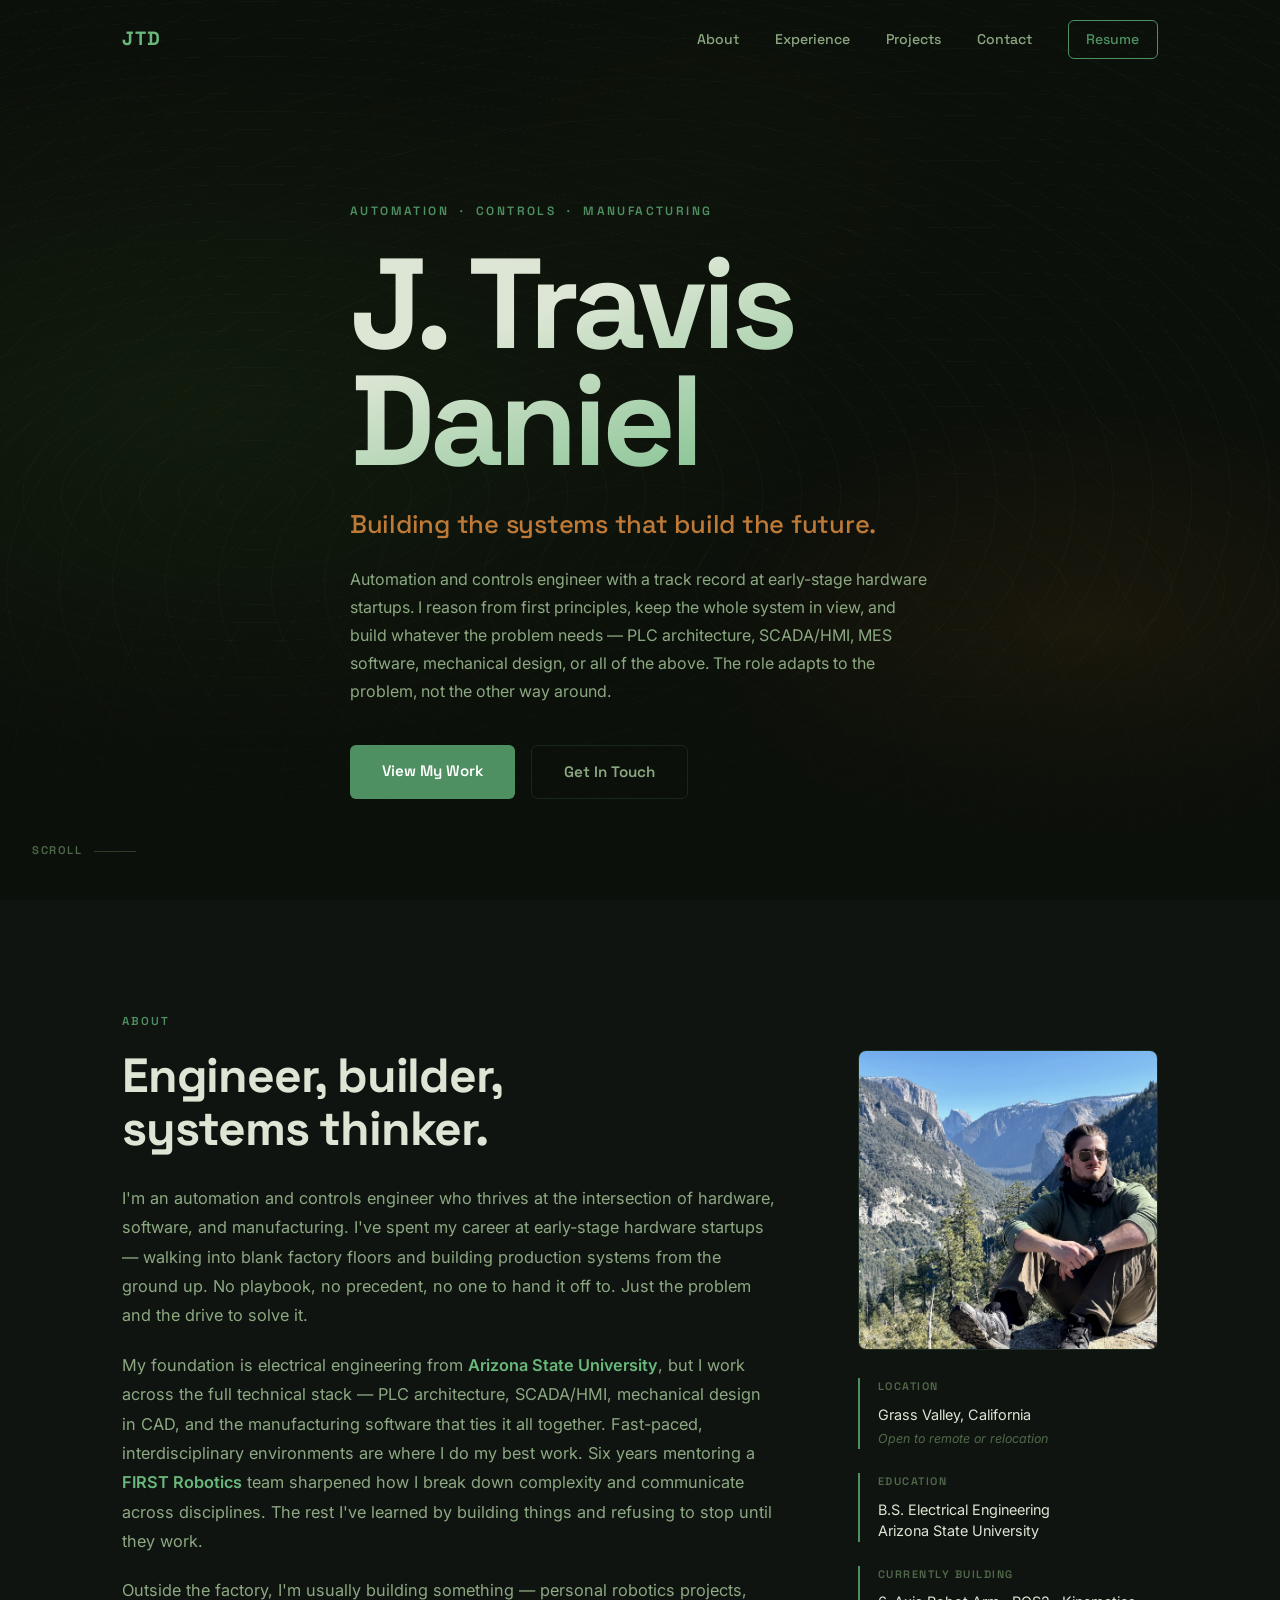
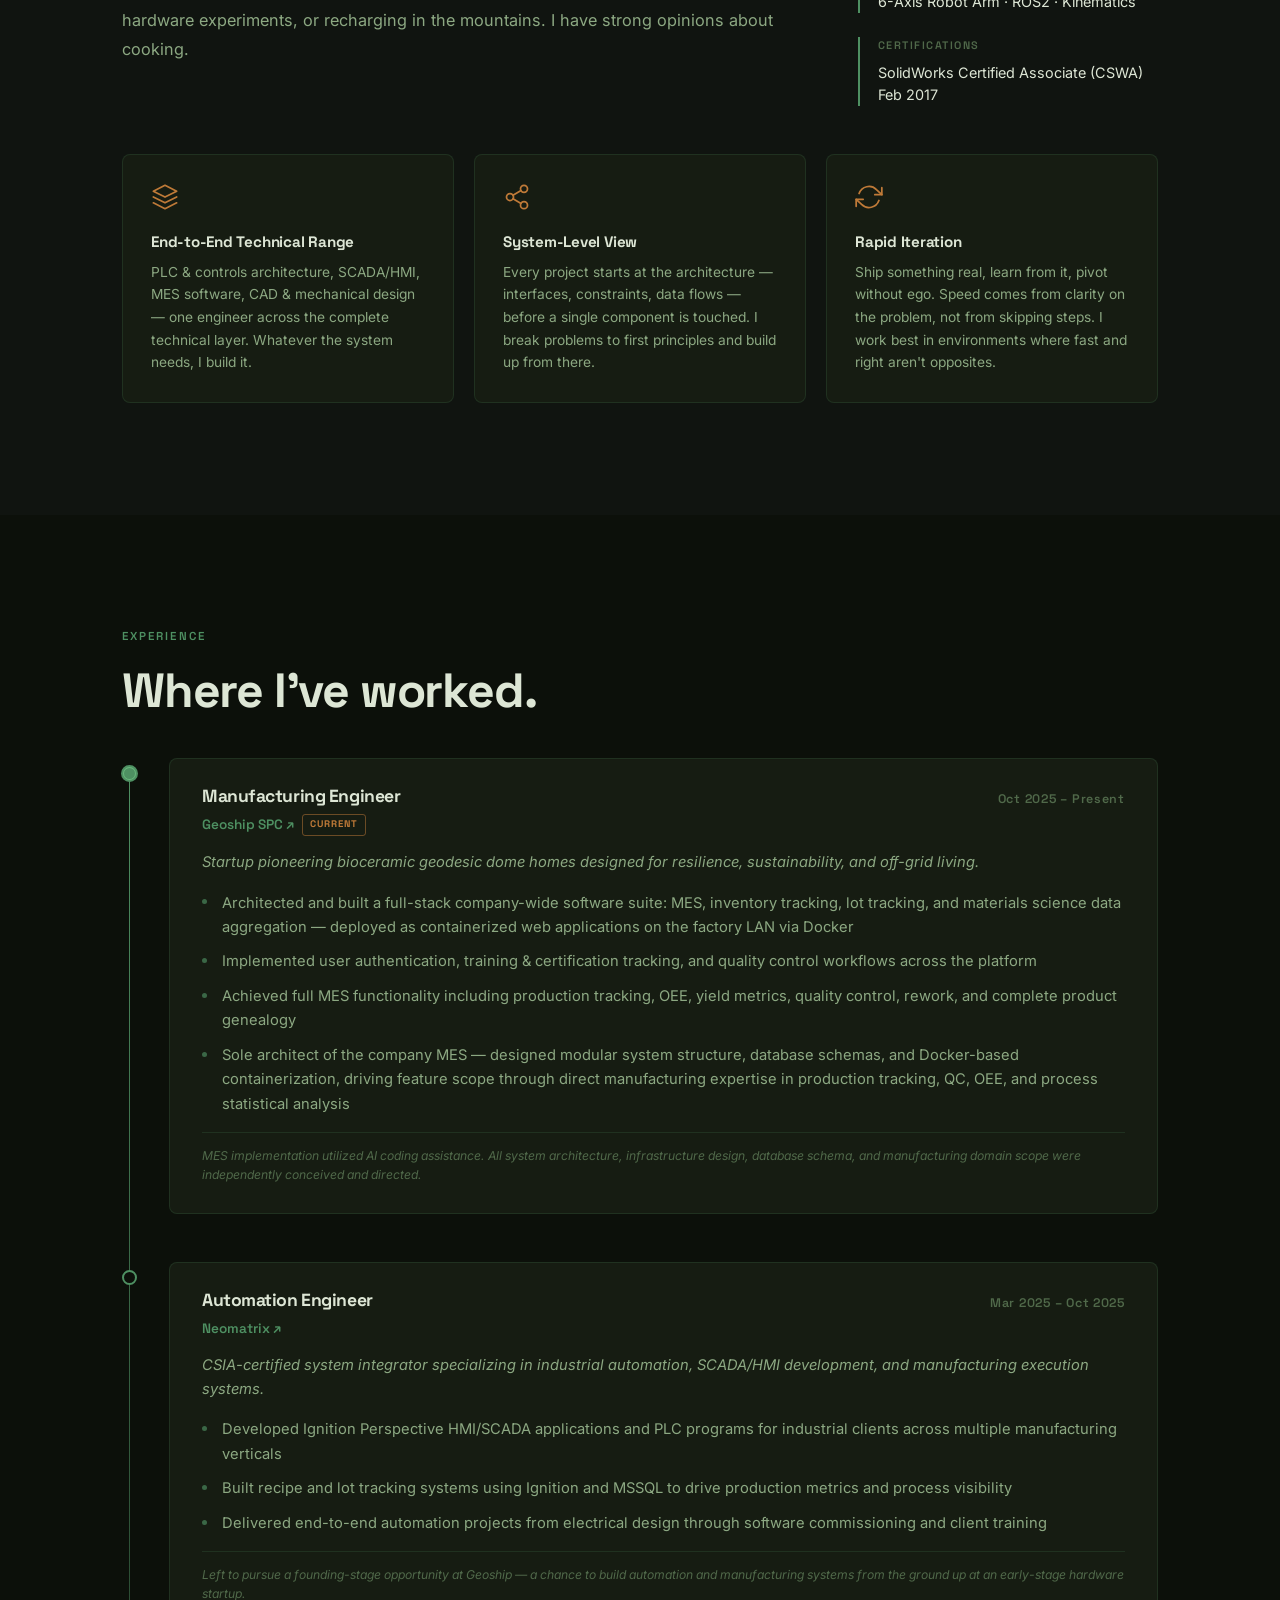
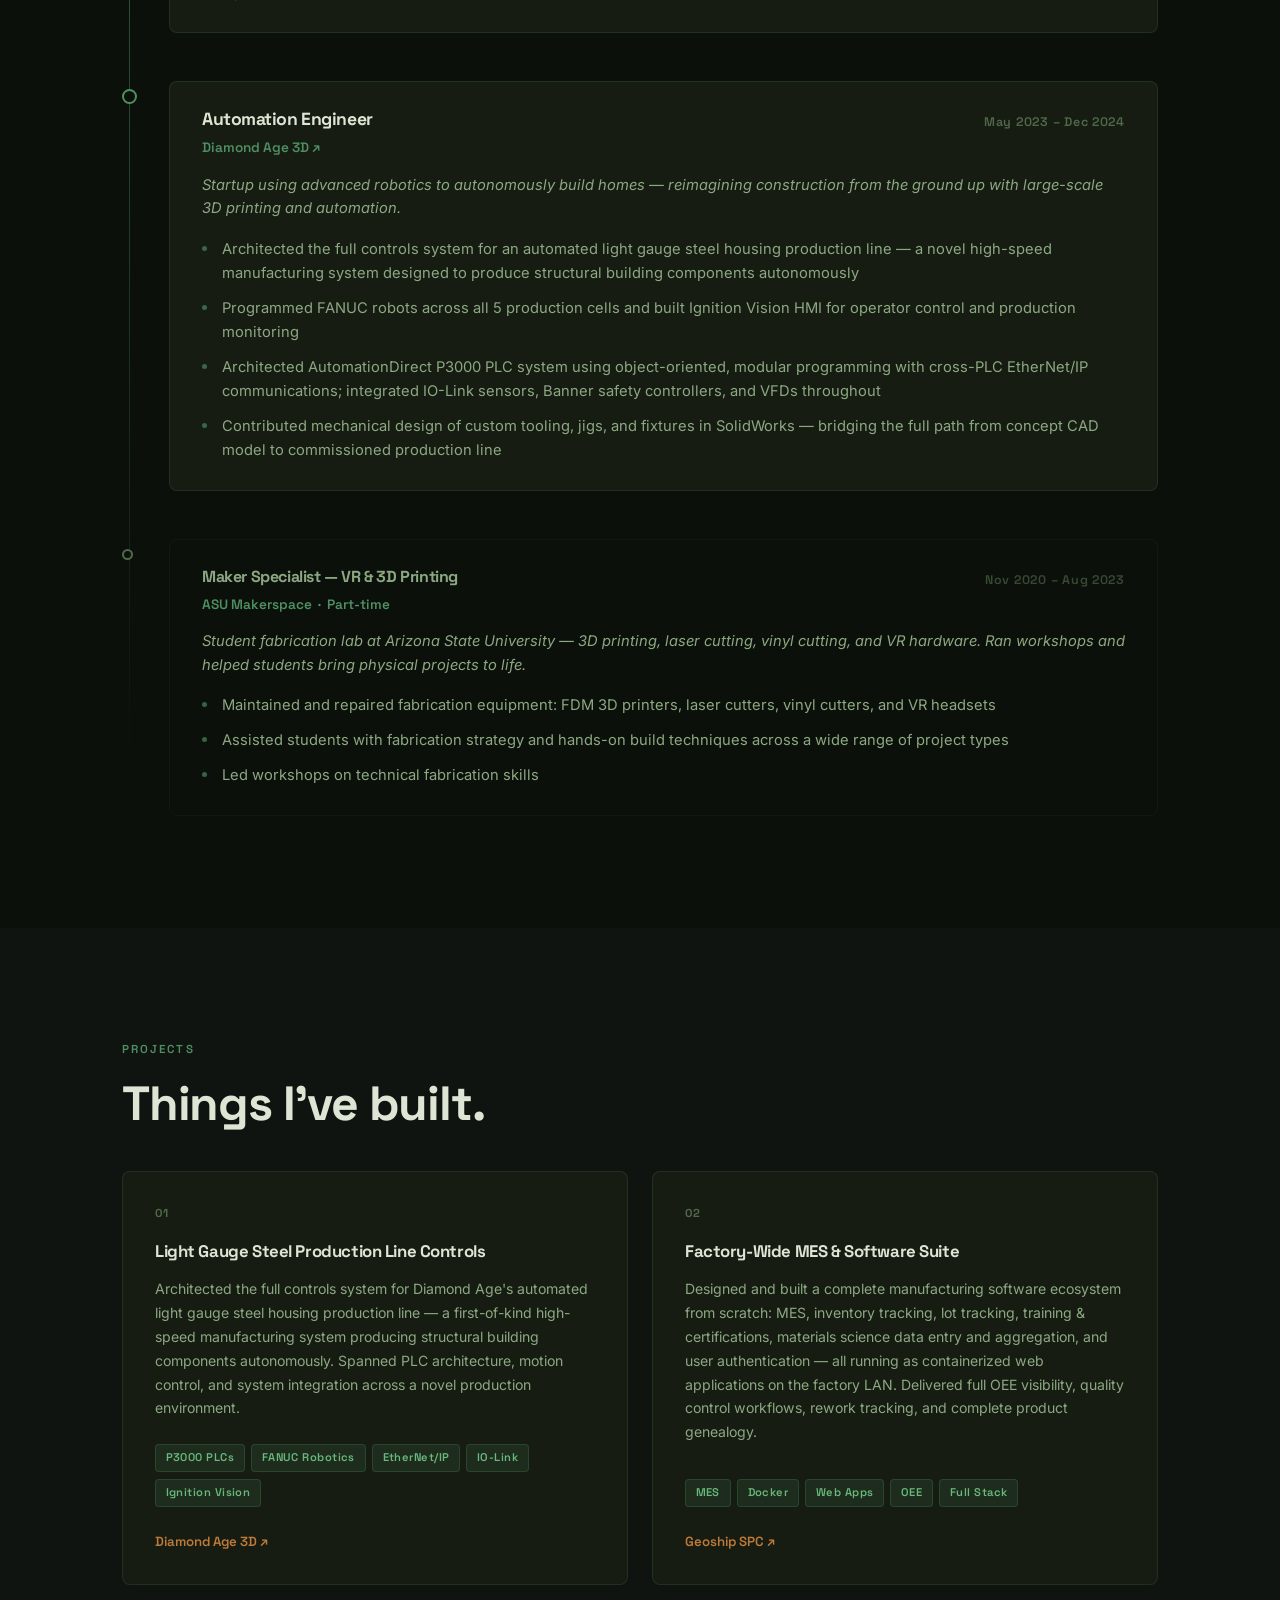
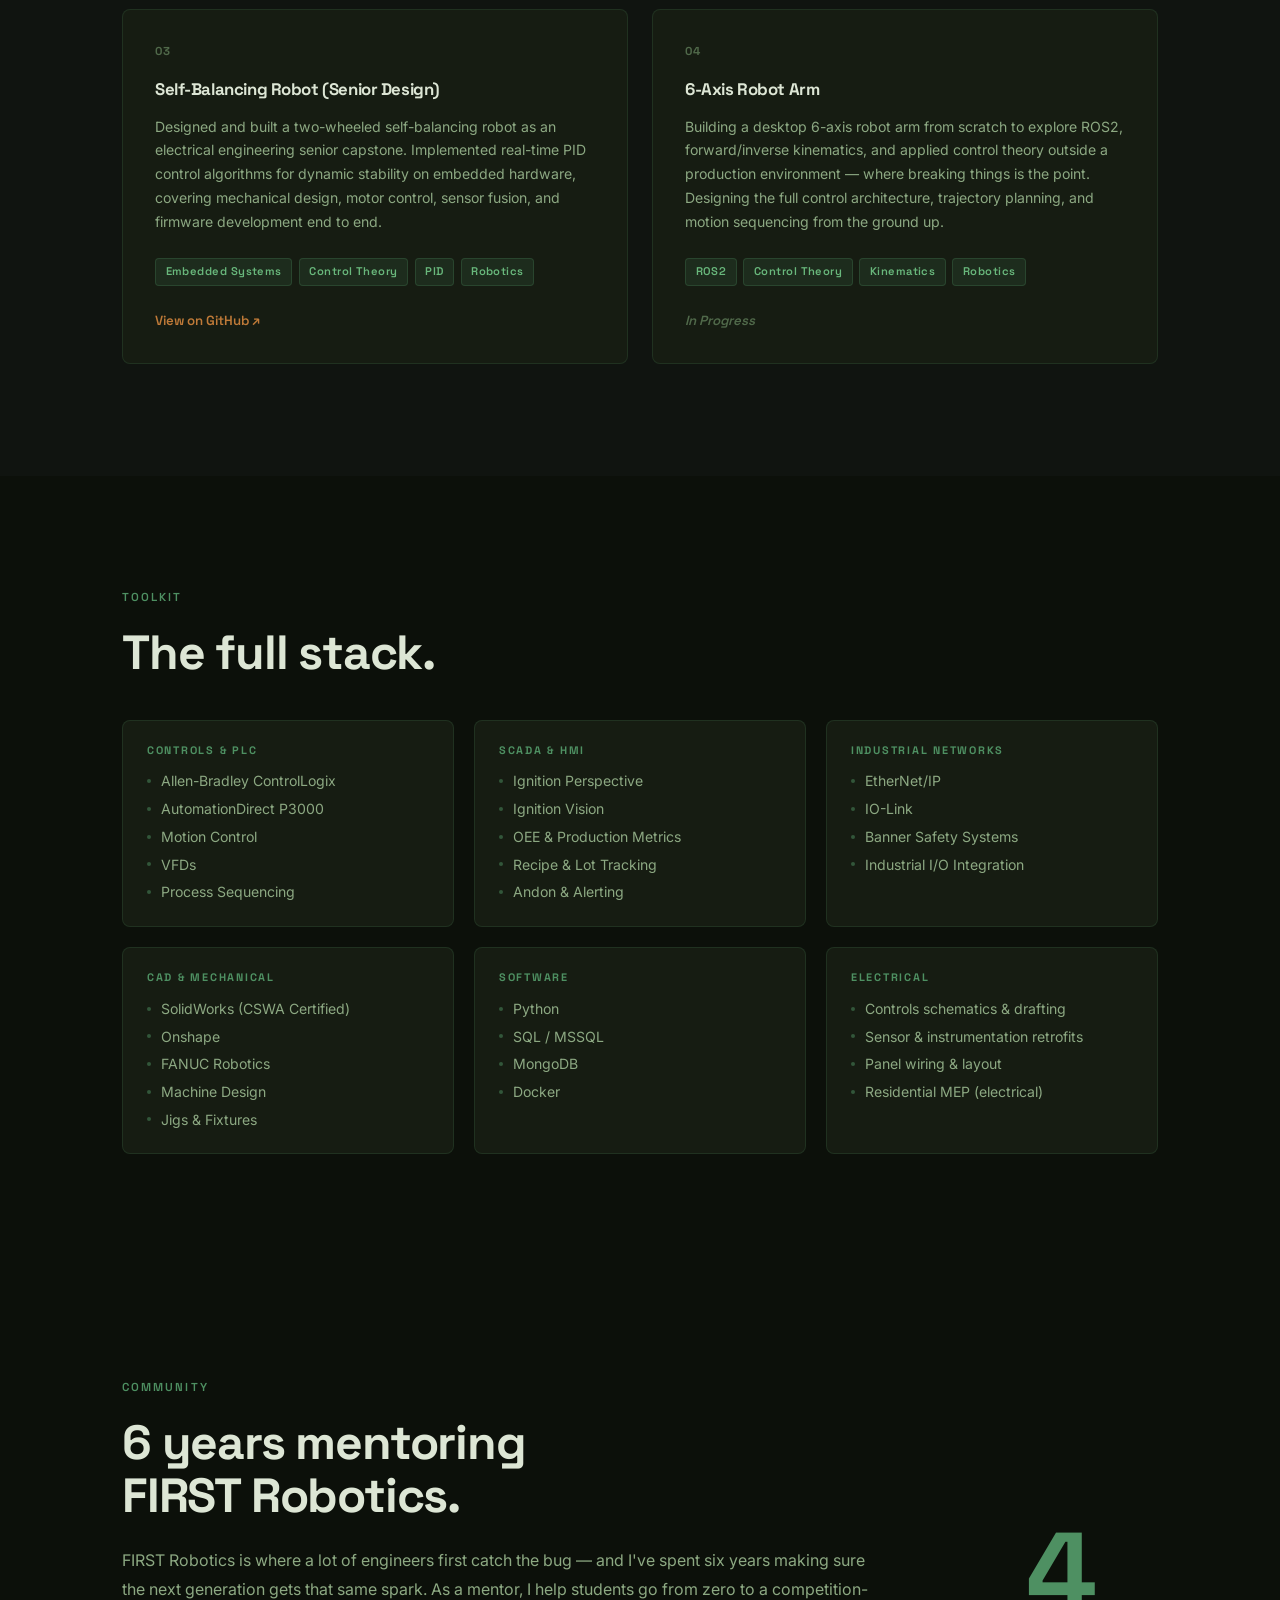
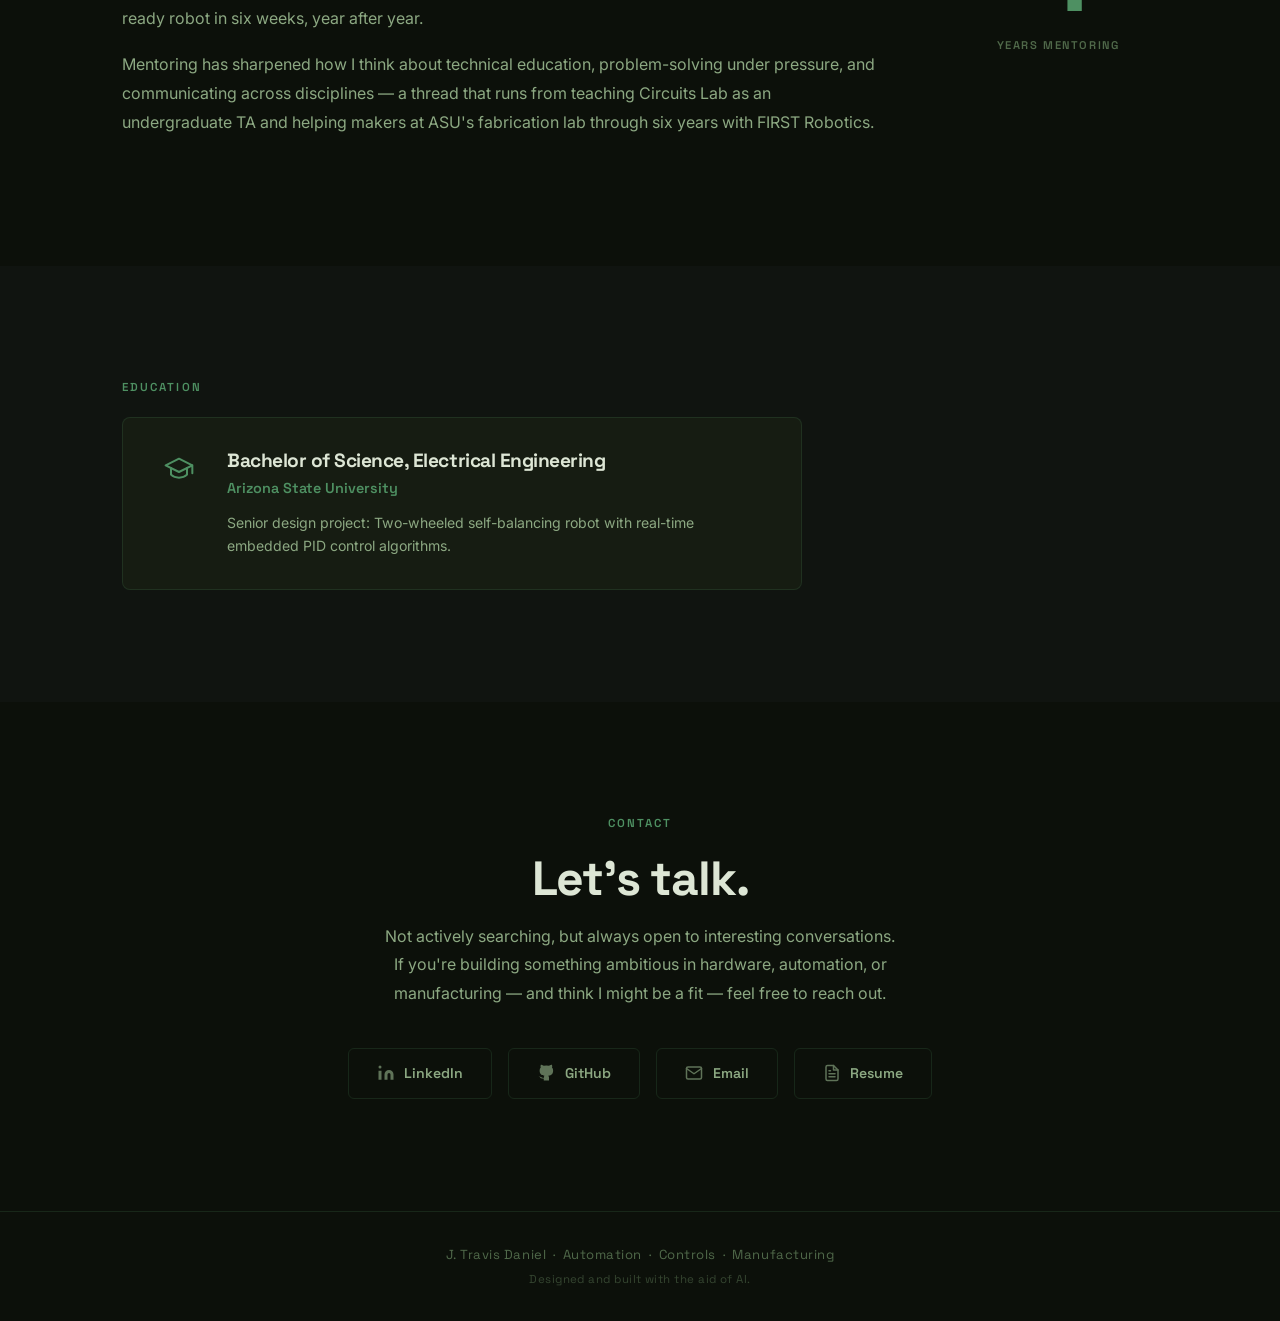
==== commit b947572b: "Initial commit — portfolio site" ====
--- a/index.html
+++ b/index.html
@@ -1,48 +1,447 @@
-<!DOCTYPE html> 
-<html>
-  <head>
-    <title>Travis Daniel</title>
-    <link rel="stylesheet" href="style.css"><link>
-
-    <meta charset="UTF-8">
-    <meta name="description" content="Meet J. Travis Daniel, an adaptable, hardworking, young engineer">
-    <meta name = "author" content="J. Travis Daniel">
-    <meta name="viewport" content="width=device-width, initial-scale=1.0">
-    <meta name="keywords" content="Engineer hire work graduate bachelors student">
-  </head>
-
-  <body>
-    <div class = "SplashImage">
-      <div class="SplashText">
-        <h1>J. Travis Daniel</h1>
-        <hr color="white">
-        <h2>Student, Engineer, Maker</h2>
-        <button class = "SplashButton">Contact Me</button>
-        </div>
-    </div>
-
-    <div class="AboutMe">
-      <h2>Greetings</h2>
-      <hr>
-      <br>
-      <p>Welcome to my homepage, and prepare to explore! Take a journey through my experiences, goals, and projects.  My name is Travis Daniel, I am a young engineer at work, looking <b>for</b> work.</p></span>
-      <p>I have always loved to create! When most kids wanted to be a football player, a rockstar, the president... I wanted to be an inventor.  I took that young dream and ran with it.  I was exposed to organizations like FIRST Robitics, Students for Exploration and Development of Space, and Lemelson-MIT.  Giving my first dive into the world of real making.</p>
-      <p>I also learned to play! Play with toys like Arduino, Raspberry Pi, 3D Printers, Machining Tools, and more recently HTML/CSS/Python (Welcome to one of those sessions).</p>
-      <p>I was inspired to study engineering professionally.  Currently a student at Arizona State University, I am studying Electrical Engineering. A degree that can bring me one step closer to working on ever more exciting projects and technnologies.  Set to graduate Spring of 2024, I am ready to break out into industry and take my shot at doing things bigger and better</p> 
-    </div>
-    
-    <div class= "Explore">
-      <h2> Explore</h2>
-      <hr>
-      <br>
-      <button>My Experience</button><br>
-      <button>My Projects</button><br>
-      <button>My Skills</button><br>
-      
-    </div>
-
-    <div class="below">
-      
-    </div>
-  </body>
-</html>+<!DOCTYPE html>
+<html lang="en">
+<head>
+  <meta charset="UTF-8">
+  <meta name="viewport" content="width=device-width, initial-scale=1.0">
+  <title>J. Travis Daniel — Automation, Controls &amp; Manufacturing Engineer</title>
+  <meta name="description" content="Automation and controls engineer with a track record at early-stage hardware startups. PLC architecture, SCADA/HMI, MES software, mechanical design — the role adapts to the problem.">
+  <meta name="author" content="J. Travis Daniel">
+  <link rel="preconnect" href="https://fonts.googleapis.com">
+  <link rel="preconnect" href="https://fonts.gstatic.com" crossorigin>
+  <link href="https://fonts.googleapis.com/css2?family=Space+Grotesk:wght@400;500;600;700&family=Inter:ital,wght@0,300;0,400;0,500;1,400&display=swap" rel="stylesheet">
+  <link rel="icon" type="image/svg+xml" href="favicon.svg">
+  <meta property="og:title" content="J. Travis Daniel — Automation, Controls &amp; Manufacturing Engineer">
+  <meta property="og:description" content="Automation and controls engineer with a track record at early-stage hardware startups. PLC architecture, SCADA/HMI, MES software, mechanical design — the role adapts to the problem.">
+  <meta property="og:type" content="website">
+  <meta property="og:url" content="https://jtdaniel.github.io">
+  <meta name="twitter:card" content="summary">
+  <meta name="twitter:title" content="J. Travis Daniel — Automation, Controls &amp; Manufacturing Engineer">
+  <meta name="twitter:description" content="Automation and controls engineer with a track record at early-stage hardware startups.">
+  <link rel="stylesheet" href="style.css">
+</head>
+<body>
+
+  <!-- ── Navigation ─────────────────────────────────────────── -->
+  <nav class="nav" id="nav">
+    <div class="nav-container">
+      <a href="#" class="nav-logo">JTD</a>
+      <div class="nav-links" id="navLinks">
+        <a href="#about">About</a>
+        <a href="#experience">Experience</a>
+        <a href="#projects">Projects</a>
+        <a href="#contact">Contact</a>
+        <a href="resume.html" class="nav-cta" target="_blank">Resume</a>
+      </div>
+      <button class="nav-toggle" id="navToggle" aria-label="Toggle navigation">
+        <span></span>
+        <span></span>
+        <span></span>
+      </button>
+    </div>
+  </nav>
+
+  <!-- ── Hero ───────────────────────────────────────────────── -->
+  <section class="hero" id="hero">
+    <div class="hero-bg"></div>
+    <div class="hero-content">
+      <span class="hero-eyebrow">Automation &nbsp;·&nbsp; Controls &nbsp;·&nbsp; Manufacturing</span>
+      <h1 class="hero-name">J. Travis<br>Daniel</h1>
+      <p class="hero-sub">Building the systems that build the future.</p>
+      <p class="hero-desc">Automation and controls engineer with a track record at early-stage hardware startups. I reason from first principles, keep the whole system in view, and build whatever the problem needs — PLC architecture, SCADA/HMI, MES software, mechanical design, or all of the above. The role adapts to the problem, not the other way around.</p>
+      <div class="hero-actions">
+        <a href="#projects" class="btn btn-primary">View My Work</a>
+        <a href="#contact" class="btn btn-ghost">Get In Touch</a>
+      </div>
+    </div>
+    <div class="hero-scroll" aria-hidden="true">
+      <span>Scroll</span>
+      <div class="scroll-line"></div>
+    </div>
+  </section>
+
+  <!-- ── About ──────────────────────────────────────────────── -->
+  <section class="section about" id="about">
+    <div class="container">
+      <div class="section-label">About</div>
+      <div class="about-grid">
+        <div class="about-text">
+          <h2 class="section-title">Engineer, builder,<br>systems thinker.</h2>
+          <p>I'm an automation and controls engineer who thrives at the intersection of hardware, software, and manufacturing. I've spent my career at early-stage hardware startups — walking into blank factory floors and building production systems from the ground up. No playbook, no precedent, no one to hand it off to. Just the problem and the drive to solve it.</p>
+          <p>My foundation is electrical engineering from <strong>Arizona State University</strong>, but I work across the full technical stack — PLC architecture, SCADA/HMI, mechanical design in CAD, and the manufacturing software that ties it all together. Fast-paced, interdisciplinary environments are where I do my best work. Six years mentoring a <strong>FIRST Robotics</strong> team sharpened how I break down complexity and communicate across disciplines. The rest I've learned by building things and refusing to stop until they work.</p>
+          <p>Outside the factory, I'm usually building something — personal robotics projects, hardware experiments, or recharging in the mountains. I have strong opinions about cooking.</p>
+        </div>
+        <div class="about-sidebar">
+          <div class="about-photo-wrap">
+            <img src="files/YosemiteHeadshot.jpg" alt="Travis Daniel" class="about-photo">
+          </div>
+          <div class="about-facts">
+            <div class="about-fact">
+              <span class="fact-label">Location</span>
+              <span class="fact-value">Grass Valley, California</span>
+              <span class="fact-sub">Open to remote or relocation</span>
+            </div>
+            <div class="about-fact">
+              <span class="fact-label">Education</span>
+              <span class="fact-value">B.S. Electrical Engineering<br>Arizona State University</span>
+            </div>
+            <div class="about-fact">
+              <span class="fact-label">Currently Building</span>
+              <span class="fact-value">6-Axis Robot Arm · ROS2 · Kinematics</span>
+            </div>
+            <div class="about-fact">
+              <span class="fact-label">Certifications</span>
+              <span class="fact-value">SolidWorks Certified Associate (CSWA)<br>Feb 2017</span>
+            </div>
+          </div>
+        </div>
+      </div>
+
+      <div class="bring-grid">
+
+        <div class="bring-item reveal">
+          <div class="bring-icon">
+            <svg width="28" height="28" viewBox="0 0 24 24" fill="none" stroke="currentColor" stroke-width="1.5" stroke-linecap="round" stroke-linejoin="round" aria-hidden="true">
+              <polygon points="12 2 2 7 12 12 22 7 12 2"/>
+              <polyline points="2 17 12 22 22 17"/>
+              <polyline points="2 12 12 17 22 12"/>
+            </svg>
+          </div>
+          <h3>End-to-End Technical Range</h3>
+          <p>PLC &amp; controls architecture, SCADA/HMI, MES software, CAD &amp; mechanical design — one engineer across the complete technical layer. Whatever the system needs, I build it.</p>
+        </div>
+
+        <div class="bring-item reveal">
+          <div class="bring-icon">
+            <svg width="28" height="28" viewBox="0 0 24 24" fill="none" stroke="currentColor" stroke-width="1.5" stroke-linecap="round" stroke-linejoin="round" aria-hidden="true">
+              <circle cx="18" cy="5" r="3"/>
+              <circle cx="6" cy="12" r="3"/>
+              <circle cx="18" cy="19" r="3"/>
+              <line x1="8.59" y1="13.51" x2="15.42" y2="17.49"/>
+              <line x1="15.41" y1="6.51" x2="8.59" y2="10.49"/>
+            </svg>
+          </div>
+          <h3>System-Level View</h3>
+          <p>Every project starts at the architecture — interfaces, constraints, data flows — before a single component is touched. I break problems to first principles and build up from there.</p>
+        </div>
+
+        <div class="bring-item reveal">
+          <div class="bring-icon">
+            <svg width="28" height="28" viewBox="0 0 24 24" fill="none" stroke="currentColor" stroke-width="1.5" stroke-linecap="round" stroke-linejoin="round" aria-hidden="true">
+              <polyline points="23 4 23 10 17 10"/>
+              <polyline points="1 20 1 14 7 14"/>
+              <path d="M3.51 9a9 9 0 0 1 14.85-3.36L23 10M1 14l4.64 4.36A9 9 0 0 0 20.49 15"/>
+            </svg>
+          </div>
+          <h3>Rapid Iteration</h3>
+          <p>Ship something real, learn from it, pivot without ego. Speed comes from clarity on the problem, not from skipping steps. I work best in environments where fast and right aren't opposites.</p>
+        </div>
+
+      </div>
+    </div>
+  </section>
+
+  <!-- ── Experience ─────────────────────────────────────────── -->
+  <section class="section experience" id="experience">
+    <div class="container">
+      <div class="section-label">Experience</div>
+      <h2 class="section-title">Where I've worked.</h2>
+      <div class="timeline">
+
+        <div class="timeline-item current-role reveal">
+          <div class="timeline-marker"></div>
+          <div class="timeline-content">
+            <div class="timeline-header">
+              <div>
+                <h3 class="job-title">Manufacturing Engineer</h3>
+                <a href="https://geoship.is" class="company-link" target="_blank" rel="noopener">Geoship SPC ↗</a><span class="job-badge">Current</span>
+              </div>
+              <span class="job-date">Oct 2025 – Present</span>
+            </div>
+            <p class="job-desc">Startup pioneering bioceramic geodesic dome homes designed for resilience, sustainability, and off-grid living.</p>
+            <ul class="job-bullets">
+              <li>Architected and built a full-stack company-wide software suite: MES, inventory tracking, lot tracking, and materials science data aggregation — deployed as containerized web applications on the factory LAN via Docker</li>
+              <li>Implemented user authentication, training &amp; certification tracking, and quality control workflows across the platform</li>
+              <li>Achieved full MES functionality including production tracking, OEE, yield metrics, quality control, rework, and complete product genealogy</li>
+              <li>Sole architect of the company MES — designed modular system structure, database schemas, and Docker-based containerization, driving feature scope through direct manufacturing expertise in production tracking, QC, OEE, and process statistical analysis</li>
+            </ul>
+            <p class="job-note">MES implementation utilized AI coding assistance. All system architecture, infrastructure design, database schema, and manufacturing domain scope were independently conceived and directed.</p>
+          </div>
+        </div>
+
+        <div class="timeline-item reveal">
+          <div class="timeline-marker"></div>
+          <div class="timeline-content">
+            <div class="timeline-header">
+              <div>
+                <h3 class="job-title">Automation Engineer</h3>
+                <a href="https://neomatrixinc.com" class="company-link" target="_blank" rel="noopener">Neomatrix ↗</a>
+              </div>
+              <span class="job-date">Mar 2025 – Oct 2025</span>
+            </div>
+            <p class="job-desc">CSIA-certified system integrator specializing in industrial automation, SCADA/HMI development, and manufacturing execution systems.</p>
+            <ul class="job-bullets">
+              <li>Developed Ignition Perspective HMI/SCADA applications and PLC programs for industrial clients across multiple manufacturing verticals</li>
+              <li>Built recipe and lot tracking systems using Ignition and MSSQL to drive production metrics and process visibility</li>
+              <li>Delivered end-to-end automation projects from electrical design through software commissioning and client training</li>
+            </ul>
+            <p class="job-note">Left to pursue a founding-stage opportunity at Geoship — a chance to build automation and manufacturing systems from the ground up at an early-stage hardware startup.</p>
+          </div>
+        </div>
+
+        <div class="timeline-item reveal">
+          <div class="timeline-marker"></div>
+          <div class="timeline-content">
+            <div class="timeline-header">
+              <div>
+                <h3 class="job-title">Automation Engineer</h3>
+                <a href="https://www.linkedin.com/company/diamond-age" class="company-link" target="_blank" rel="noopener">Diamond Age 3D ↗</a>
+              </div>
+              <span class="job-date">May 2023 – Dec 2024</span>
+            </div>
+            <p class="job-desc">Startup using advanced robotics to autonomously build homes — reimagining construction from the ground up with large-scale 3D printing and automation.</p>
+            <ul class="job-bullets">
+              <li>Architected the full controls system for an automated light gauge steel housing production line — a novel high-speed manufacturing system designed to produce structural building components autonomously</li>
+              <li>Programmed FANUC robots across all 5 production cells and built Ignition Vision HMI for operator control and production monitoring</li>
+              <li>Architected AutomationDirect P3000 PLC system using object-oriented, modular programming with cross-PLC EtherNet/IP communications; integrated IO-Link sensors, Banner safety controllers, and VFDs throughout</li>
+              <li>Contributed mechanical design of custom tooling, jigs, and fixtures in SolidWorks — bridging the full path from concept CAD model to commissioned production line</li>
+            </ul>
+          </div>
+        </div>
+
+        <div class="timeline-item secondary reveal">
+          <div class="timeline-marker"></div>
+          <div class="timeline-content">
+            <div class="timeline-header">
+              <div>
+                <h3 class="job-title">Maker Specialist — VR &amp; 3D Printing</h3>
+                <span class="company-link">ASU Makerspace &nbsp;·&nbsp; Part-time</span>
+              </div>
+              <span class="job-date">Nov 2020 – Aug 2023</span>
+            </div>
+            <p class="job-desc">Student fabrication lab at Arizona State University — 3D printing, laser cutting, vinyl cutting, and VR hardware. Ran workshops and helped students bring physical projects to life.</p>
+            <ul class="job-bullets">
+              <li>Maintained and repaired fabrication equipment: FDM 3D printers, laser cutters, vinyl cutters, and VR headsets</li>
+              <li>Assisted students with fabrication strategy and hands-on build techniques across a wide range of project types</li>
+              <li>Led workshops on technical fabrication skills</li>
+            </ul>
+          </div>
+        </div>
+
+      </div>
+    </div>
+  </section>
+
+  <!-- ── Projects ───────────────────────────────────────────── -->
+  <section class="section projects" id="projects">
+    <div class="container">
+      <div class="section-label">Projects</div>
+      <h2 class="section-title">Things I've built.</h2>
+      <div class="projects-grid">
+
+        <div class="project-card reveal">
+          <div class="project-num">01</div>
+          <h3 class="project-title">Light Gauge Steel Production Line Controls</h3>
+          <p class="project-desc">Architected the full controls system for Diamond Age's automated light gauge steel housing production line — a first-of-kind high-speed manufacturing system producing structural building components autonomously. Spanned PLC architecture, motion control, and system integration across a novel production environment.</p>
+          <div class="project-tags">
+            <span>P3000 PLCs</span>
+            <span>FANUC Robotics</span>
+            <span>EtherNet/IP</span>
+            <span>IO-Link</span>
+            <span>Ignition Vision</span>
+          </div>
+          <a href="https://www.linkedin.com/company/diamond-age" class="project-link" target="_blank" rel="noopener">Diamond Age 3D ↗</a>
+        </div>
+
+        <div class="project-card reveal">
+          <div class="project-num">02</div>
+          <h3 class="project-title">Factory-Wide MES &amp; Software Suite</h3>
+          <p class="project-desc">Designed and built a complete manufacturing software ecosystem from scratch: MES, inventory tracking, lot tracking, training &amp; certifications, materials science data entry and aggregation, and user authentication — all running as containerized web applications on the factory LAN. Delivered full OEE visibility, quality control workflows, rework tracking, and complete product genealogy.</p>
+          <div class="project-tags">
+            <span>MES</span>
+            <span>Docker</span>
+            <span>Web Apps</span>
+            <span>OEE</span>
+            <span>Full Stack</span>
+          </div>
+          <a href="https://geoship.is" class="project-link" target="_blank" rel="noopener">Geoship SPC ↗</a>
+        </div>
+
+        <div class="project-card reveal">
+          <div class="project-num">03</div>
+          <h3 class="project-title">Self-Balancing Robot (Senior Design)</h3>
+          <p class="project-desc">Designed and built a two-wheeled self-balancing robot as an electrical engineering senior capstone. Implemented real-time PID control algorithms for dynamic stability on embedded hardware, covering mechanical design, motor control, sensor fusion, and firmware development end to end.</p>
+          <div class="project-tags">
+            <span>Embedded Systems</span>
+            <span>Control Theory</span>
+            <span>PID</span>
+            <span>Robotics</span>
+          </div>
+          <a href="https://github.com/JTDaniel/SegwayRobot" class="project-link" target="_blank" rel="noopener">View on GitHub ↗</a>
+        </div>
+
+        <div class="project-card reveal">
+          <div class="project-num">04</div>
+          <h3 class="project-title">6-Axis Robot Arm</h3>
+          <p class="project-desc">Building a desktop 6-axis robot arm from scratch to explore ROS2, forward/inverse kinematics, and applied control theory outside a production environment — where breaking things is the point. Designing the full control architecture, trajectory planning, and motion sequencing from the ground up.</p>
+          <div class="project-tags">
+            <span>ROS2</span>
+            <span>Control Theory</span>
+            <span>Kinematics</span>
+            <span>Robotics</span>
+          </div>
+          <span class="project-wip">In Progress</span>
+        </div>
+
+      </div>
+    </div>
+  </section>
+
+  <!-- ── Skills ───────────────────────────────────────────────── -->
+  <section class="section skills-section" id="skills">
+    <div class="container">
+      <div class="section-label">Toolkit</div>
+      <h2 class="section-title">The full stack.</h2>
+      <div class="skills-domains">
+
+        <div class="skill-domain reveal">
+          <h3>Controls &amp; PLC</h3>
+          <ul>
+            <li>Allen-Bradley ControlLogix</li>
+            <li>AutomationDirect P3000</li>
+            <li>Motion Control</li>
+            <li>VFDs</li>
+            <li>Process Sequencing</li>
+          </ul>
+        </div>
+
+        <div class="skill-domain reveal">
+          <h3>SCADA &amp; HMI</h3>
+          <ul>
+            <li>Ignition Perspective</li>
+            <li>Ignition Vision</li>
+            <li>OEE &amp; Production Metrics</li>
+            <li>Recipe &amp; Lot Tracking</li>
+            <li>Andon &amp; Alerting</li>
+          </ul>
+        </div>
+
+        <div class="skill-domain reveal">
+          <h3>Industrial Networks</h3>
+          <ul>
+            <li>EtherNet/IP</li>
+            <li>IO-Link</li>
+            <li>Banner Safety Systems</li>
+            <li>Industrial I/O Integration</li>
+          </ul>
+        </div>
+
+        <div class="skill-domain reveal">
+          <h3>CAD &amp; Mechanical</h3>
+          <ul>
+            <li>SolidWorks (CSWA Certified)</li>
+            <li>Onshape</li>
+            <li>FANUC Robotics</li>
+            <li>Machine Design</li>
+            <li>Jigs &amp; Fixtures</li>
+          </ul>
+        </div>
+
+        <div class="skill-domain reveal">
+          <h3>Software</h3>
+          <ul>
+            <li>Python</li>
+            <li>SQL / MSSQL</li>
+            <li>MongoDB</li>
+            <li>Docker</li>
+          </ul>
+        </div>
+
+        <div class="skill-domain reveal">
+          <h3>Electrical</h3>
+          <ul>
+            <li>Controls schematics &amp; drafting</li>
+            <li>Sensor &amp; instrumentation retrofits</li>
+            <li>Panel wiring &amp; layout</li>
+            <li>Residential MEP (electrical)</li>
+          </ul>
+        </div>
+
+      </div>
+    </div>
+  </section>
+
+  <!-- ── FIRST Robotics ──────────────────────────────────────── -->
+  <section class="section mentorship" id="mentorship">
+    <div class="container">
+      <div class="section-label">Community</div>
+      <div class="mentorship-content reveal">
+        <div class="mentorship-text">
+          <h2 class="section-title">6 years mentoring<br>FIRST Robotics.</h2>
+          <p>FIRST Robotics is where a lot of engineers first catch the bug — and I've spent six years making sure the next generation gets that same spark. As a mentor, I help students go from zero to a competition-ready robot in six weeks, year after year.</p>
+          <p>Mentoring has sharpened how I think about technical education, problem-solving under pressure, and communicating across disciplines — a thread that runs from teaching Circuits Lab as an undergraduate TA and helping makers at ASU's fabrication lab through six years with FIRST Robotics.</p>
+        </div>
+        <div class="mentorship-stat">
+          <span class="stat-number">6</span>
+          <span class="stat-label">Years Mentoring</span>
+        </div>
+      </div>
+    </div>
+  </section>
+
+  <!-- ── Education ──────────────────────────────────────────── -->
+  <section class="section education" id="education">
+    <div class="container">
+      <div class="section-label">Education</div>
+      <div class="edu-card reveal">
+        <div class="edu-icon">
+          <svg width="32" height="32" viewBox="0 0 24 24" fill="none" stroke="currentColor" stroke-width="1.5" stroke-linecap="round" stroke-linejoin="round" aria-hidden="true">
+            <path d="M22 10v6M2 10l10-5 10 5-10 5z"/>
+            <path d="M6 12v5c3 3 9 3 12 0v-5"/>
+          </svg>
+        </div>
+        <div class="edu-text">
+          <h3>Bachelor of Science, Electrical Engineering</h3>
+          <p class="edu-school">Arizona State University</p>
+          <p class="edu-note">Senior design project: Two-wheeled self-balancing robot with real-time embedded PID control algorithms.</p>
+        </div>
+      </div>
+    </div>
+  </section>
+
+  <!-- ── Contact ────────────────────────────────────────────── -->
+  <section class="section contact" id="contact">
+    <div class="container">
+      <div class="section-label">Contact</div>
+      <h2 class="section-title">Let's talk.</h2>
+      <p class="contact-desc">Not actively searching, but always open to interesting conversations. If you're building something ambitious in hardware, automation, or manufacturing — and think I might be a fit — feel free to reach out.</p>
+      <div class="contact-links">
+        <a href="https://www.linkedin.com/in/j-travis-daniel/" class="contact-btn" target="_blank" rel="noopener">
+          <svg width="18" height="18" viewBox="0 0 24 24" fill="currentColor" aria-hidden="true"><path d="M16 8a6 6 0 0 1 6 6v7h-4v-7a2 2 0 0 0-2-2 2 2 0 0 0-2 2v7h-4v-7a6 6 0 0 1 6-6z"/><rect x="2" y="9" width="4" height="12"/><circle cx="4" cy="4" r="2"/></svg>
+          LinkedIn
+        </a>
+        <a href="https://github.com/JTDaniel" class="contact-btn" target="_blank" rel="noopener">
+          <svg width="18" height="18" viewBox="0 0 24 24" fill="currentColor" aria-hidden="true"><path d="M9 19c-5 1.5-5-2.5-7-3m14 6v-3.87a3.37 3.37 0 0 0-.94-2.61c3.14-.35 6.44-1.54 6.44-7A5.44 5.44 0 0 0 20 4.77 5.07 5.07 0 0 0 19.91 1S18.73.65 16 2.48a13.38 13.38 0 0 0-7 0C6.27.65 5.09 1 5.09 1A5.07 5.07 0 0 0 5 4.77a5.44 5.44 0 0 0-1.5 3.78c0 5.42 3.3 6.61 6.44 7A3.37 3.37 0 0 0 9 18.13V22"/></svg>
+          GitHub
+        </a>
+        <a href="mailto:trvsdaniel@gmail.com" class="contact-btn">
+          <svg width="18" height="18" viewBox="0 0 24 24" fill="none" stroke="currentColor" stroke-width="2" stroke-linecap="round" stroke-linejoin="round" aria-hidden="true"><path d="M4 4h16c1.1 0 2 .9 2 2v12c0 1.1-.9 2-2 2H4c-1.1 0-2-.9-2-2V6c0-1.1.9-2 2-2z"/><polyline points="22,6 12,13 2,6"/></svg>
+          Email
+        </a>
+        <a href="resume.html" class="contact-btn" target="_blank">
+          <svg width="18" height="18" viewBox="0 0 24 24" fill="none" stroke="currentColor" stroke-width="2" stroke-linecap="round" stroke-linejoin="round" aria-hidden="true"><path d="M14 2H6a2 2 0 0 0-2 2v16a2 2 0 0 0 2 2h12a2 2 0 0 0 2-2V8z"/><polyline points="14 2 14 8 20 8"/><line x1="16" y1="13" x2="8" y2="13"/><line x1="16" y1="17" x2="8" y2="17"/><polyline points="10 9 9 9 8 9"/></svg>
+          Resume
+        </a>
+      </div>
+    </div>
+  </section>
+
+  <footer class="footer">
+    <div class="container">
+      <p>J. Travis Daniel &nbsp;·&nbsp; Automation &nbsp;·&nbsp; Controls &nbsp;·&nbsp; Manufacturing</p>
+      <p class="footer-note">Designed and built with the aid of AI.</p>
+    </div>
+  </footer>
+
+  <script src="script.js"></script>
+</body>
+</html>
--- a/style.css
+++ b/style.css
@@ -1,84 +1,1194 @@
-
-body, html {
+/* ═══════════════════════════════════════════════════════════════
+   J. Travis Daniel — Portfolio
+   Design: Bold Dark + Nature Accents
+   ═══════════════════════════════════════════════════════════════ */
+
+/* ── Variables ─────────────────────────────────────────────── */
+:root {
+  --bg:           #0c100a;
+  --bg-2:         #101410;
+  --bg-card:      #161c12;
+  --bg-card-hov:  #1c2417;
+
+  --green:        #4e9062;
+  --green-light:  #69b87c;
+  --green-dim:    rgba(78, 144, 98, 0.15);
+  --amber:        #bf7a38;
+  --amber-light:  #d4935a;
+
+  --border:       rgba(78, 144, 98, 0.18);
+  --border-hov:   rgba(78, 144, 98, 0.4);
+
+  --text:         #dde6d5;
+  --text-2:       #8ca882;
+  --text-muted:   #50694a;
+
+  --radius:       6px;
+  --max-w:        1100px;
+
+  --ease:         cubic-bezier(0.16, 1, 0.3, 1);
+}
+
+/* ── Cursor spotlight ──────────────────────────────────────── */
+body::before {
+  content: '';
+  position: fixed;
+  inset: 0;
+  background: radial-gradient(
+    400px circle at var(--mouse-x, -999px) var(--mouse-y, -999px),
+    rgba(78, 144, 98, 0.03),
+    transparent 70%
+  );
+  pointer-events: none;
+  z-index: 9998;
+}
+
+/* ── Scroll progress bar ───────────────────────────────────── */
+body::after {
+  content: '';
+  position: fixed;
+  top: 0;
+  left: 0;
+  height: 2px;
+  width: calc(var(--scroll-progress, 0) * 100%);
+  background: linear-gradient(to right, var(--green), var(--amber));
+  z-index: 9999;
+  pointer-events: none;
+}
+
+/* ── Reset ─────────────────────────────────────────────────── */
+*, *::before, *::after {
+  box-sizing: border-box;
+  margin: 0;
+  padding: 0;
+}
+
+html {
+  scroll-behavior: smooth;
+  scroll-padding-top: 80px;
+}
+
+body {
+  background: var(--bg);
+  color: var(--text);
+  font-family: 'Inter', system-ui, -apple-system, sans-serif;
+  line-height: 1.6;
+  overflow-x: hidden;
+  -webkit-font-smoothing: antialiased;
+}
+
+/* ── Base Typography ───────────────────────────────────────── */
+h1, h2, h3, h4 {
+  font-family: 'Space Grotesk', system-ui, sans-serif;
+  font-weight: 700;
+  line-height: 1.1;
+  letter-spacing: -0.025em;
+}
+
+a {
+  color: inherit;
+  text-decoration: none;
+}
+
+strong {
+  color: var(--green-light);
+  font-weight: 600;
+}
+
+img {
+  display: block;
+  max-width: 100%;
+}
+
+/* ── Layout Utilities ──────────────────────────────────────── */
+.container {
+  max-width: var(--max-w);
+  margin: 0 auto;
+  padding: 0 2rem;
+}
+
+.section {
+  padding: 7rem 0;
+}
+
+.section-label {
+  font-family: 'Space Grotesk', sans-serif;
+  font-size: 0.72rem;
+  font-weight: 600;
+  letter-spacing: 0.18em;
+  text-transform: uppercase;
+  color: var(--green);
+  margin-bottom: 1.25rem;
+}
+
+.section-title {
+  font-size: clamp(2rem, 4vw, 3rem);
+  color: var(--text);
+  margin-bottom: 2.5rem;
+  line-height: 1.1;
+}
+
+/* ── Buttons ───────────────────────────────────────────────── */
+.btn {
+  display: inline-block;
+  padding: 0.875rem 2rem;
+  border-radius: var(--radius);
+  font-family: 'Space Grotesk', sans-serif;
+  font-weight: 600;
+  font-size: 0.95rem;
+  transition: all 0.2s var(--ease);
+  cursor: pointer;
+  white-space: nowrap;
+}
+
+.btn-primary {
+  background: var(--green);
+  color: #fff;
+}
+
+.btn-primary:hover {
+  background: var(--green-light);
+  box-shadow: 0 8px 24px rgba(78, 144, 98, 0.3);
+}
+
+.btn-ghost {
+  border: 1.5px solid var(--border);
+  color: var(--text-2);
+}
+
+.btn-ghost:hover {
+  border-color: var(--green);
+  color: var(--text);
+}
+
+/* ── Scroll Reveal ─────────────────────────────────────────── */
+.reveal {
+  opacity: 0;
+  transform: translateY(28px);
+  transition: opacity 0.6s var(--ease), transform 0.6s var(--ease);
+}
+
+.reveal.visible {
+  opacity: 1;
+  transform: translateY(0);
+}
+
+/* ── Navigation ────────────────────────────────────────────── */
+.nav {
+  position: fixed;
+  top: 0;
+  left: 0;
+  right: 0;
+  z-index: 200;
+  padding: 1.25rem 0;
+  transition: background 0.35s, backdrop-filter 0.35s, border-color 0.35s;
+  border-bottom: 1px solid transparent;
+}
+
+.nav.scrolled {
+  background: rgba(12, 16, 10, 0.88);
+  backdrop-filter: blur(14px);
+  -webkit-backdrop-filter: blur(14px);
+  border-bottom-color: var(--border);
+}
+
+.nav-container {
+  max-width: var(--max-w);
+  margin: 0 auto;
+  padding: 0 2rem;
+  display: flex;
+  align-items: center;
+  justify-content: space-between;
+}
+
+.nav-logo {
+  font-family: 'Space Grotesk', sans-serif;
+  font-weight: 700;
+  font-size: 1.2rem;
+  letter-spacing: 0.06em;
+  color: var(--green-light);
+}
+
+.nav-links {
+  display: flex;
+  align-items: center;
+  gap: 2.25rem;
+}
+
+.nav-links a {
+  font-family: 'Space Grotesk', sans-serif;
+  font-size: 0.88rem;
+  font-weight: 500;
+  color: var(--text-2);
+  transition: color 0.2s;
+}
+
+.nav-links a:hover {
+  color: var(--text);
+}
+
+.nav-links a.active {
+  color: var(--green-light);
+}
+
+.nav-cta {
+  padding: 0.45rem 1.1rem;
+  border: 1.5px solid var(--green) !important;
+  border-radius: var(--radius);
+  color: var(--green) !important;
+  transition: background 0.2s, color 0.2s !important;
+}
+
+.nav-cta:hover {
+  background: var(--green) !important;
+  color: #fff !important;
+}
+
+.nav-toggle {
+  display: none;
+  flex-direction: column;
+  justify-content: center;
+  gap: 5px;
+  background: none;
+  border: none;
+  cursor: pointer;
+  padding: 4px;
+  width: 28px;
+  height: 28px;
+}
+
+.nav-toggle span {
+  display: block;
+  width: 22px;
+  height: 1.5px;
+  background: var(--text);
+  transition: transform 0.25s, opacity 0.25s;
+  transform-origin: center;
+}
+
+.nav-toggle.open span:nth-child(1) { transform: translateY(6.5px) rotate(45deg); }
+.nav-toggle.open span:nth-child(2) { opacity: 0; transform: scaleX(0); }
+.nav-toggle.open span:nth-child(3) { transform: translateY(-6.5px) rotate(-45deg); }
+
+/* ── Hero ──────────────────────────────────────────────────── */
+.hero {
+  position: relative;
+  min-height: 100vh;
+  display: flex;
+  align-items: center;
+  overflow: hidden;
+}
+
+/* Layered nature-inspired background */
+.hero-bg {
+  position: absolute;
+  inset: 0;
+  background:
+    radial-gradient(ellipse 90% 70% at 15% 45%, rgba(40, 82, 30, 0.16) 0%, transparent 55%),
+    radial-gradient(ellipse 60% 50% at 85% 70%, rgba(160, 90, 30, 0.10) 0%, transparent 50%),
+    radial-gradient(ellipse 40% 40% at 55% 20%, rgba(30, 60, 20, 0.08) 0%, transparent 50%),
+    var(--bg);
+}
+
+/* Topographic contour lines */
+.hero-bg::before {
+  content: '';
+  position: absolute;
+  inset: 0;
+  background-image:
+    repeating-radial-gradient(
+      ellipse 120% 80% at 20% 55%,
+      transparent 0px,
+      transparent 38px,
+      rgba(78, 144, 98, 0.05) 38px,
+      rgba(78, 144, 98, 0.05) 39px
+    ),
+    repeating-radial-gradient(
+      ellipse 100% 60% at 75% 65%,
+      transparent 0px,
+      transparent 52px,
+      rgba(191, 122, 56, 0.04) 52px,
+      rgba(191, 122, 56, 0.04) 53px
+    ),
+    repeating-radial-gradient(
+      ellipse 70% 90% at 50% 90%,
+      transparent 0px,
+      transparent 44px,
+      rgba(78, 144, 98, 0.03) 44px,
+      rgba(78, 144, 98, 0.03) 45px
+    );
+  pointer-events: none;
+}
+
+.hero-bg::after {
+  content: '';
+  position: absolute;
+  inset: 0;
+  background: linear-gradient(to bottom, transparent 70%, var(--bg) 100%);
+  pointer-events: none;
+}
+
+.hero-content {
+  position: relative;
+  max-width: var(--max-w);
+  margin: 0 auto;
+  padding: 0 2rem;
+  padding-top: 6rem;
+  z-index: 1;
+}
+
+.hero-eyebrow {
+  display: inline-block;
+  font-family: 'Space Grotesk', sans-serif;
+  font-size: 0.75rem;
+  font-weight: 600;
+  letter-spacing: 0.2em;
+  text-transform: uppercase;
+  color: var(--green);
+  margin-bottom: 1.5rem;
+}
+
+.hero-name {
+  font-size: clamp(4rem, 10vw, 8.5rem);
+  line-height: 0.92;
+  letter-spacing: -0.04em;
+  background: linear-gradient(160deg, var(--text) 30%, var(--green-light) 100%);
+  -webkit-background-clip: text;
+  -webkit-text-fill-color: transparent;
+  background-clip: text;
+  margin-bottom: 1.5rem;
+}
+
+.hero-sub {
+  font-family: 'Space Grotesk', sans-serif;
+  font-size: clamp(1.1rem, 2.5vw, 1.6rem);
+  color: var(--amber);
+  font-weight: 500;
+  letter-spacing: -0.01em;
+  margin-bottom: 1.25rem;
+}
+
+.hero-desc {
+  max-width: 580px;
+  color: var(--text-2);
+  font-size: 1rem;
+  line-height: 1.75;
+  margin-bottom: 2.5rem;
+}
+
+.hero-actions {
+  display: flex;
+  gap: 1rem;
+  flex-wrap: wrap;
+}
+
+.hero-scroll {
+  position: absolute;
+  bottom: 2.5rem;
+  left: 2rem;
+  display: flex;
+  align-items: center;
+  gap: 0.75rem;
+  color: var(--text-muted);
+  font-family: 'Space Grotesk', sans-serif;
+  font-size: 0.7rem;
+  font-weight: 600;
+  letter-spacing: 0.14em;
+  text-transform: uppercase;
+  z-index: 1;
+}
+
+.scroll-line {
+  width: 42px;
+  height: 1px;
+  background: currentColor;
+  opacity: 0.5;
+}
+
+/* ── About ─────────────────────────────────────────────────── */
+.about {
+  background: var(--bg-2);
+}
+
+.about-grid {
+  display: grid;
+  grid-template-columns: 1fr 300px;
+  gap: 5rem;
+  align-items: start;
+}
+
+.about-text .section-title {
+  margin-bottom: 1.75rem;
+}
+
+.about-text p {
+  color: var(--text-2);
+  font-size: 1.02rem;
+  line-height: 1.8;
+  margin-bottom: 1.25rem;
+}
+
+.about-photo-wrap {
+  width: 100%;
+  aspect-ratio: 1;
+  border-radius: 8px;
+  overflow: hidden;
+  border: 1px solid var(--border);
+  margin-bottom: 1.75rem;
+}
+
+.about-photo {
+  width: 100%;
   height: 100%;
-  background-image: linear-gradient(#0c1d3a,rgb(13, 11, 21));
-  color: white;
-  background-attachment: fixed;
-  font-family: 'Stencil Std', fantasy;
-  
-}
-
-h1 {
-  font-family: 'Stencil Std', fantasy;
-}
-
-div {
-  /* background-size: cover; */
-}
-
-
-.SplashImage {
-  background-image: linear-gradient(rgba(0,0,0,0.5),rgba(0,0,0,0.5)), url("files/WorkingWith3DPrinter.JPG");
-  height: 50%;
-  background-position: center;
-  background-repeat: no-repeat;
-  background-size: cover;
-  background-attachment: fixed;
+  object-fit: cover;
+  object-position: 70% top;
+  filter: grayscale(20%) contrast(1.05);
+  transition: filter 0.3s;
+}
+
+.about-photo-wrap:hover .about-photo {
+  filter: grayscale(0%) contrast(1.05);
+}
+
+.about-facts {
+  display: flex;
+  flex-direction: column;
+  gap: 1.5rem;
+}
+
+.about-fact {
+  border-left: 2px solid var(--green);
+  padding-left: 1.1rem;
+}
+
+.interests-fact {
+  border-left-color: var(--amber);
+}
+
+.fact-label {
+  display: block;
+  font-family: 'Space Grotesk', sans-serif;
+  font-size: 0.68rem;
+  font-weight: 600;
+  letter-spacing: 0.14em;
+  text-transform: uppercase;
+  color: var(--text-muted);
+  margin-bottom: 0.5rem;
+}
+
+.fact-value {
+  display: block;
+  color: var(--text);
+  font-size: 0.9rem;
+  line-height: 1.5;
+}
+
+.fact-sub {
+  display: block;
+  color: var(--text-muted);
+  font-size: 0.78rem;
+  font-style: italic;
+  margin-top: 0.25rem;
+}
+
+.interest-tags {
+  display: flex;
+  flex-wrap: wrap;
+  gap: 0.4rem;
+}
+
+.interest-tags span {
+  padding: 0.25rem 0.7rem;
+  border-radius: 100px;
+  border: 1px solid var(--border);
+  color: var(--text-2);
+  font-size: 0.78rem;
+  font-family: 'Space Grotesk', sans-serif;
+  font-weight: 500;
+}
+
+/* ── Bring Grid ────────────────────────────────────────────── */
+.bring-grid {
+  display: grid;
+  grid-template-columns: repeat(3, 1fr);
+  gap: 1.25rem;
+  margin-top: 3rem;
+}
+
+.bring-item {
+  background: var(--bg-card);
+  border: 1px solid var(--border);
+  border-radius: 8px;
+  padding: 1.75rem;
+  transition: border-color 0.2s var(--ease), background 0.2s var(--ease);
+}
+
+.bring-item:hover {
+  border-color: var(--border-hov);
+  background: var(--bg-card-hov);
+}
+
+.bring-icon {
+  color: var(--amber);
+  margin-bottom: 1rem;
+}
+
+.bring-item h3 {
+  font-size: 0.95rem;
+  color: var(--text);
+  margin-bottom: 0.6rem;
+  letter-spacing: -0.015em;
+}
+
+.bring-item p {
+  font-size: 0.86rem;
+  color: var(--text-2);
+  line-height: 1.65;
+}
+
+/* ── Experience ────────────────────────────────────────────── */
+.timeline {
   position: relative;
-}
-
-.SplashText{
+  display: flex;
+  flex-direction: column;
+}
+
+.timeline::before {
+  content: '';
+  position: absolute;
+  left: 7px;
+  top: 12px;
+  bottom: 48px;
+  width: 1px;
+  background: linear-gradient(to bottom, var(--green), transparent);
+}
+
+.timeline-item {
+  display: grid;
+  grid-template-columns: 15px 1fr;
+  gap: 2rem;
+  padding-bottom: 3rem;
+}
+
+.timeline-item:last-child {
+  padding-bottom: 0;
+}
+
+.timeline-marker {
+  width: 15px;
+  height: 15px;
+  border-radius: 50%;
+  background: var(--bg);
+  border: 2px solid var(--green);
+  margin-top: 8px;
+  flex-shrink: 0;
+  position: relative;
+  z-index: 1;
+  transition: background 0.2s;
+}
+
+.timeline-item:hover .timeline-marker {
+  background: var(--green-dim);
+}
+
+.timeline-item.current-role .timeline-marker {
+  background: var(--green);
+  border-color: var(--green-light);
+  overflow: visible;
+}
+
+.timeline-item.current-role .timeline-marker::after {
+  content: '';
+  position: absolute;
+  inset: -3px;
+  border-radius: 50%;
+  border: 2px solid var(--green);
+  animation: pulse-ring 2s ease-out infinite;
+}
+
+@keyframes pulse-ring {
+  0%   { transform: scale(1);   opacity: 0.8; }
+  100% { transform: scale(3);   opacity: 0;   }
+}
+
+.timeline-content {
+  background: var(--bg-card);
+  border: 1px solid var(--border);
+  border-radius: 8px;
+  padding: 1.75rem 2rem;
+  transition: border-color 0.25s, background 0.25s;
+}
+
+.timeline-content:hover {
+  border-color: var(--border-hov);
+  background: var(--bg-card-hov);
+}
+
+.timeline-header {
+  display: flex;
+  justify-content: space-between;
+  align-items: flex-start;
+  gap: 1rem;
+  margin-bottom: 0.875rem;
+  flex-wrap: wrap;
+}
+
+.job-title {
+  font-size: 1.1rem;
+  color: var(--text);
+  margin-bottom: 0.3rem;
+}
+
+.company-link {
+  font-family: 'Space Grotesk', sans-serif;
+  font-size: 0.85rem;
+  font-weight: 600;
+  color: var(--green);
+  transition: color 0.2s;
+}
+
+.company-link:hover {
+  color: var(--green-light);
+}
+
+.job-badge {
+  display: inline-block;
+  font-family: 'Space Grotesk', sans-serif;
+  font-size: 0.6rem;
+  font-weight: 700;
+  letter-spacing: 0.1em;
+  text-transform: uppercase;
+  color: var(--amber);
+  border: 1px solid rgba(191, 122, 56, 0.5);
+  border-radius: 3px;
+  padding: 0.12rem 0.45rem;
+  vertical-align: middle;
+  margin-left: 0.5rem;
+}
+
+.job-date {
+  font-family: 'Space Grotesk', sans-serif;
+  font-size: 0.78rem;
+  font-weight: 600;
+  color: var(--text-muted);
+  letter-spacing: 0.06em;
+  white-space: nowrap;
+  padding-top: 0.2rem;
+}
+
+.job-desc {
+  color: var(--text-2);
+  font-size: 0.92rem;
+  font-style: italic;
+  line-height: 1.6;
+  margin-bottom: 1rem;
+}
+
+.job-bullets {
+  list-style: none;
+  display: flex;
+  flex-direction: column;
+  gap: 0.65rem;
+}
+
+.job-bullets li {
+  color: var(--text-2);
+  font-size: 0.92rem;
+  line-height: 1.65;
+  padding-left: 1.25rem;
+  position: relative;
+}
+
+.job-bullets li::before {
+  content: '';
+  position: absolute;
+  left: 0;
+  top: 0.6em;
+  width: 5px;
+  height: 5px;
+  border-radius: 50%;
+  background: var(--green);
+  opacity: 0.65;
+}
+
+.job-note {
+  font-size: 0.76rem;
+  color: var(--text-muted);
+  font-style: italic;
+  line-height: 1.55;
+  margin-top: 1rem;
+  padding-top: 0.875rem;
+  border-top: 1px solid var(--border);
+}
+
+/* Secondary timeline entries (student / part-time roles) */
+.timeline-item.secondary .timeline-content {
+  border-color: rgba(78, 144, 98, 0.08);
+  background: transparent;
+}
+
+.timeline-item.secondary .timeline-content:hover {
+  border-color: var(--border);
+  background: var(--bg-card);
+}
+
+.timeline-item.secondary .timeline-marker {
+  width: 11px;
+  height: 11px;
+  margin-top: 10px;
+  border-color: var(--text-muted);
+}
+
+.timeline-item.secondary .job-title {
+  font-size: 1rem;
+  color: var(--text-2);
+}
+
+.timeline-item.secondary .job-date {
+  opacity: 0.65;
+}
+
+/* ── Projects ──────────────────────────────────────────────── */
+.projects {
+  background: var(--bg-2);
+}
+
+.projects-grid {
+  display: grid;
+  grid-template-columns: repeat(2, 1fr);
+  gap: 1.5rem;
+}
+
+.project-card {
+  background: var(--bg-card);
+  border: 1px solid var(--border);
+  border-radius: 8px;
+  padding: 2rem;
+  display: flex;
+  flex-direction: column;
+  transition: border-color 0.25s, transform 0.25s var(--ease), background 0.25s;
+}
+
+.project-card:hover {
+  border-color: var(--border-hov);
+  background: var(--bg-card-hov);
+}
+
+.project-num {
+  font-family: 'Space Grotesk', sans-serif;
+  font-size: 0.72rem;
+  font-weight: 700;
+  letter-spacing: 0.12em;
+  color: var(--text-muted);
+  margin-bottom: 1.1rem;
+}
+
+.project-title {
+  font-size: 1.05rem;
+  color: var(--text);
+  line-height: 1.35;
+  margin-bottom: 0.875rem;
+}
+
+.project-desc {
+  color: var(--text-2);
+  font-size: 0.88rem;
+  line-height: 1.7;
+  margin-bottom: 1.5rem;
+  flex: 1;
+}
+
+.project-tags {
+  display: flex;
+  flex-wrap: wrap;
+  gap: 0.4rem;
+  margin-bottom: 1.5rem;
+}
+
+.project-tags span {
+  font-family: 'Space Grotesk', sans-serif;
+  font-size: 0.7rem;
+  font-weight: 600;
+  letter-spacing: 0.04em;
+  padding: 0.25rem 0.6rem;
+  border-radius: 4px;
+  background: var(--green-dim);
+  color: var(--green-light);
+  border: 1px solid rgba(78, 144, 98, 0.25);
+}
+
+.project-link {
+  font-family: 'Space Grotesk', sans-serif;
+  font-size: 0.83rem;
+  font-weight: 600;
+  color: var(--amber);
+  transition: color 0.2s;
+  margin-top: auto;
+}
+
+.project-link:hover {
+  color: var(--amber-light);
+}
+
+.project-wip {
+  font-family: 'Space Grotesk', sans-serif;
+  font-size: 0.83rem;
+  font-weight: 600;
+  color: var(--text-muted);
+  font-style: italic;
+  margin-top: auto;
+}
+
+/* ── Mentorship ────────────────────────────────────────────── */
+.mentorship-content {
+  display: grid;
+  grid-template-columns: 1fr 200px;
+  gap: 5rem;
+  align-items: center;
+}
+
+.mentorship-text .section-title {
+  margin-bottom: 1.5rem;
+}
+
+.mentorship-text p {
+  color: var(--text-2);
+  font-size: 1rem;
+  line-height: 1.8;
+  margin-bottom: 1.1rem;
+}
+
+.mentorship-stat {
   text-align: center;
+}
+
+.stat-number {
+  display: block;
+  font-family: 'Space Grotesk', sans-serif;
+  font-size: 7rem;
+  font-weight: 700;
+  line-height: 1;
+  color: var(--green);
+  letter-spacing: -0.06em;
+}
+
+.stat-label {
+  display: block;
+  font-family: 'Space Grotesk', sans-serif;
+  font-size: 0.7rem;
+  font-weight: 600;
+  letter-spacing: 0.14em;
+  text-transform: uppercase;
+  color: var(--text-muted);
+  margin-top: 0.5rem;
+}
+
+/* ── Skills ────────────────────────────────────────────────── */
+.skills-domains {
+  display: grid;
+  grid-template-columns: repeat(3, 1fr);
+  gap: 1.25rem;
+  margin-top: 2.5rem;
+}
+
+.skill-domain {
+  background: var(--bg-card);
+  border: 1px solid var(--border);
+  border-radius: 8px;
+  padding: 1.5rem;
+  transition: border-color 0.2s var(--ease), background 0.2s var(--ease);
+}
+
+.skill-domain:hover {
+  border-color: var(--border-hov);
+  background: var(--bg-card-hov);
+}
+
+.skill-domain h3 {
+  font-family: 'Space Grotesk', sans-serif;
+  font-size: 0.68rem;
+  font-weight: 700;
+  letter-spacing: 0.16em;
+  text-transform: uppercase;
+  color: var(--green);
+  margin-bottom: 1rem;
+  line-height: 1;
+}
+
+.skill-domain ul {
+  list-style: none;
+  display: flex;
+  flex-direction: column;
+  gap: 0.5rem;
+}
+
+.skill-domain ul li {
+  font-size: 0.88rem;
+  color: var(--text-2);
+  line-height: 1.4;
+  padding-left: 0.875rem;
+  position: relative;
+}
+
+.skill-domain ul li::before {
+  content: '';
   position: absolute;
-  top: 50%;
-  left: 50%;
-  padding-left: ;
-  transform: translate(-50%, -50%);
-  color: white;
-}
-
-.SplashButton{
-  background-color: rgba(0,0,0,0.5);
-  color: white;
-  border-radius: 15%;
-  border-width: 0;
-  font-size: large;
-  
-  
-}
-
-.AboutMe{
-  width: 40%;
-  min-width: 400px;
-  padding: 5% ;
-  font-size: larger;
-  border-radius: 10%;
-  float: left;
-}
-
-.AboutMe h2 {
-  font-size:xx-large;
-}
-
-.AboutMe p{
-  color: rgb(231, 230, 230);
-}
-
-.Explore {
-  width: 40%;
-  min-width: 400px;
-  padding: 5% ;
-  margin-left: 50%;
-  font-size: larger;
-  border-radius: 10%;
-}
-
-/* .below { */
-  position: relative;
-  background-color: black;
-  background-size: cover;
-  margin-top: auto;
-  width: 100%;
-  height: 10%;
-  bottom: 0;
-}+  left: 0;
+  top: 0.55em;
+  width: 4px;
+  height: 4px;
+  border-radius: 50%;
+  background: var(--green);
+  opacity: 0.5;
+}
+
+/* ── Education ─────────────────────────────────────────────── */
+.education {
+  background: var(--bg-2);
+}
+
+.edu-card {
+  display: flex;
+  gap: 2rem;
+  align-items: flex-start;
+  background: var(--bg-card);
+  border: 1px solid var(--border);
+  border-radius: 8px;
+  padding: 2rem 2.5rem;
+  max-width: 680px;
+  transition: border-color 0.25s;
+}
+
+.edu-card:hover {
+  border-color: var(--border-hov);
+}
+
+.edu-icon {
+  color: var(--green);
+  flex-shrink: 0;
+  margin-top: 2px;
+}
+
+.edu-text h3 {
+  font-size: 1.2rem;
+  color: var(--text);
+  margin-bottom: 0.4rem;
+}
+
+.edu-school {
+  font-family: 'Space Grotesk', sans-serif;
+  font-weight: 600;
+  color: var(--green);
+  font-size: 0.9rem;
+  margin-bottom: 0.75rem;
+}
+
+.edu-note {
+  color: var(--text-2);
+  font-size: 0.88rem;
+  line-height: 1.6;
+}
+
+.edu-cert {
+  font-family: 'Space Grotesk', sans-serif;
+  font-size: 0.82rem;
+  font-weight: 600;
+  color: var(--green);
+  margin-top: 0.5rem;
+}
+
+/* ── Contact ───────────────────────────────────────────────── */
+.contact {
+  text-align: center;
+}
+
+.contact .section-label {
+  justify-content: center;
+  display: block;
+}
+
+.contact .section-title {
+  margin-bottom: 1rem;
+}
+
+.contact-desc {
+  max-width: 520px;
+  margin: 0 auto 2.5rem;
+  color: var(--text-2);
+  font-size: 1rem;
+  line-height: 1.8;
+}
+
+.contact-links {
+  display: flex;
+  justify-content: center;
+  gap: 1rem;
+  flex-wrap: wrap;
+}
+
+.contact-btn {
+  display: inline-flex;
+  align-items: center;
+  gap: 0.6rem;
+  padding: 0.825rem 1.75rem;
+  border: 1.5px solid var(--border);
+  border-radius: var(--radius);
+  font-family: 'Space Grotesk', sans-serif;
+  font-weight: 600;
+  font-size: 0.88rem;
+  color: var(--text-2);
+  transition: border-color 0.2s, color 0.2s;
+}
+
+.contact-btn svg {
+  flex-shrink: 0;
+  opacity: 0.65;
+  transition: opacity 0.2s;
+}
+
+.contact-btn:hover {
+  border-color: var(--green);
+  color: var(--text);
+}
+
+.contact-btn:hover svg {
+  opacity: 1;
+}
+
+/* ── Footer ────────────────────────────────────────────────── */
+.footer {
+  border-top: 1px solid var(--border);
+  padding: 2rem 0;
+  text-align: center;
+}
+
+.footer p {
+  font-family: 'Space Grotesk', sans-serif;
+  font-size: 0.82rem;
+  color: var(--text-muted);
+  letter-spacing: 0.04em;
+}
+
+.footer-note {
+  font-size: 0.72rem !important;
+  margin-top: 0.35rem;
+  opacity: 0.6;
+}
+
+/* ── Responsive ────────────────────────────────────────────── */
+@media (max-width: 960px) {
+  .about-grid {
+    grid-template-columns: 1fr;
+    gap: 3rem;
+  }
+
+  .about-photo-wrap {
+    max-width: 260px;
+  }
+
+  .projects-grid {
+    grid-template-columns: 1fr 1fr;
+  }
+
+  .skills-domains {
+    grid-template-columns: repeat(2, 1fr);
+  }
+
+  .bring-grid {
+    grid-template-columns: 1fr;
+  }
+
+  .bring-grid {
+    grid-template-columns: 1fr;
+  }
+
+  .mentorship-content {
+    grid-template-columns: 1fr;
+    gap: 3rem;
+    text-align: center;
+  }
+
+  .mentorship-stat {
+    order: -1;
+  }
+
+  .stat-number {
+    font-size: 5rem;
+  }
+}
+
+@media (max-width: 700px) {
+  .nav-links {
+    display: none;
+    position: absolute;
+    top: 100%;
+    left: 0;
+    right: 0;
+    flex-direction: column;
+    gap: 0;
+    background: rgba(12, 16, 10, 0.97);
+    backdrop-filter: blur(14px);
+    border-bottom: 1px solid var(--border);
+    padding: 0.5rem 0;
+  }
+
+  .nav-links.open {
+    display: flex;
+  }
+
+  .nav-links a {
+    padding: 0.85rem 2rem;
+    font-size: 1rem;
+    border-radius: 0;
+  }
+
+  .nav-cta {
+    border: none !important;
+    border-top: 1px solid var(--border) !important;
+    border-radius: 0 !important;
+    margin-top: 0.25rem;
+  }
+
+  .nav-toggle {
+    display: flex;
+  }
+
+  .section {
+    padding: 5rem 0;
+  }
+
+  .projects-grid {
+    grid-template-columns: 1fr;
+  }
+
+  .timeline::before {
+    display: none;
+  }
+
+  .timeline-item {
+    grid-template-columns: 1fr;
+    gap: 0.75rem;
+  }
+
+  .timeline-marker {
+    display: none;
+  }
+
+  .timeline-content {
+    padding: 1.5rem;
+  }
+
+  .hero-scroll {
+    display: none;
+  }
+
+  .hero-name {
+    font-size: clamp(3rem, 14vw, 5rem);
+  }
+
+  .edu-card {
+    flex-direction: column;
+    gap: 1rem;
+    padding: 1.5rem;
+  }
+}
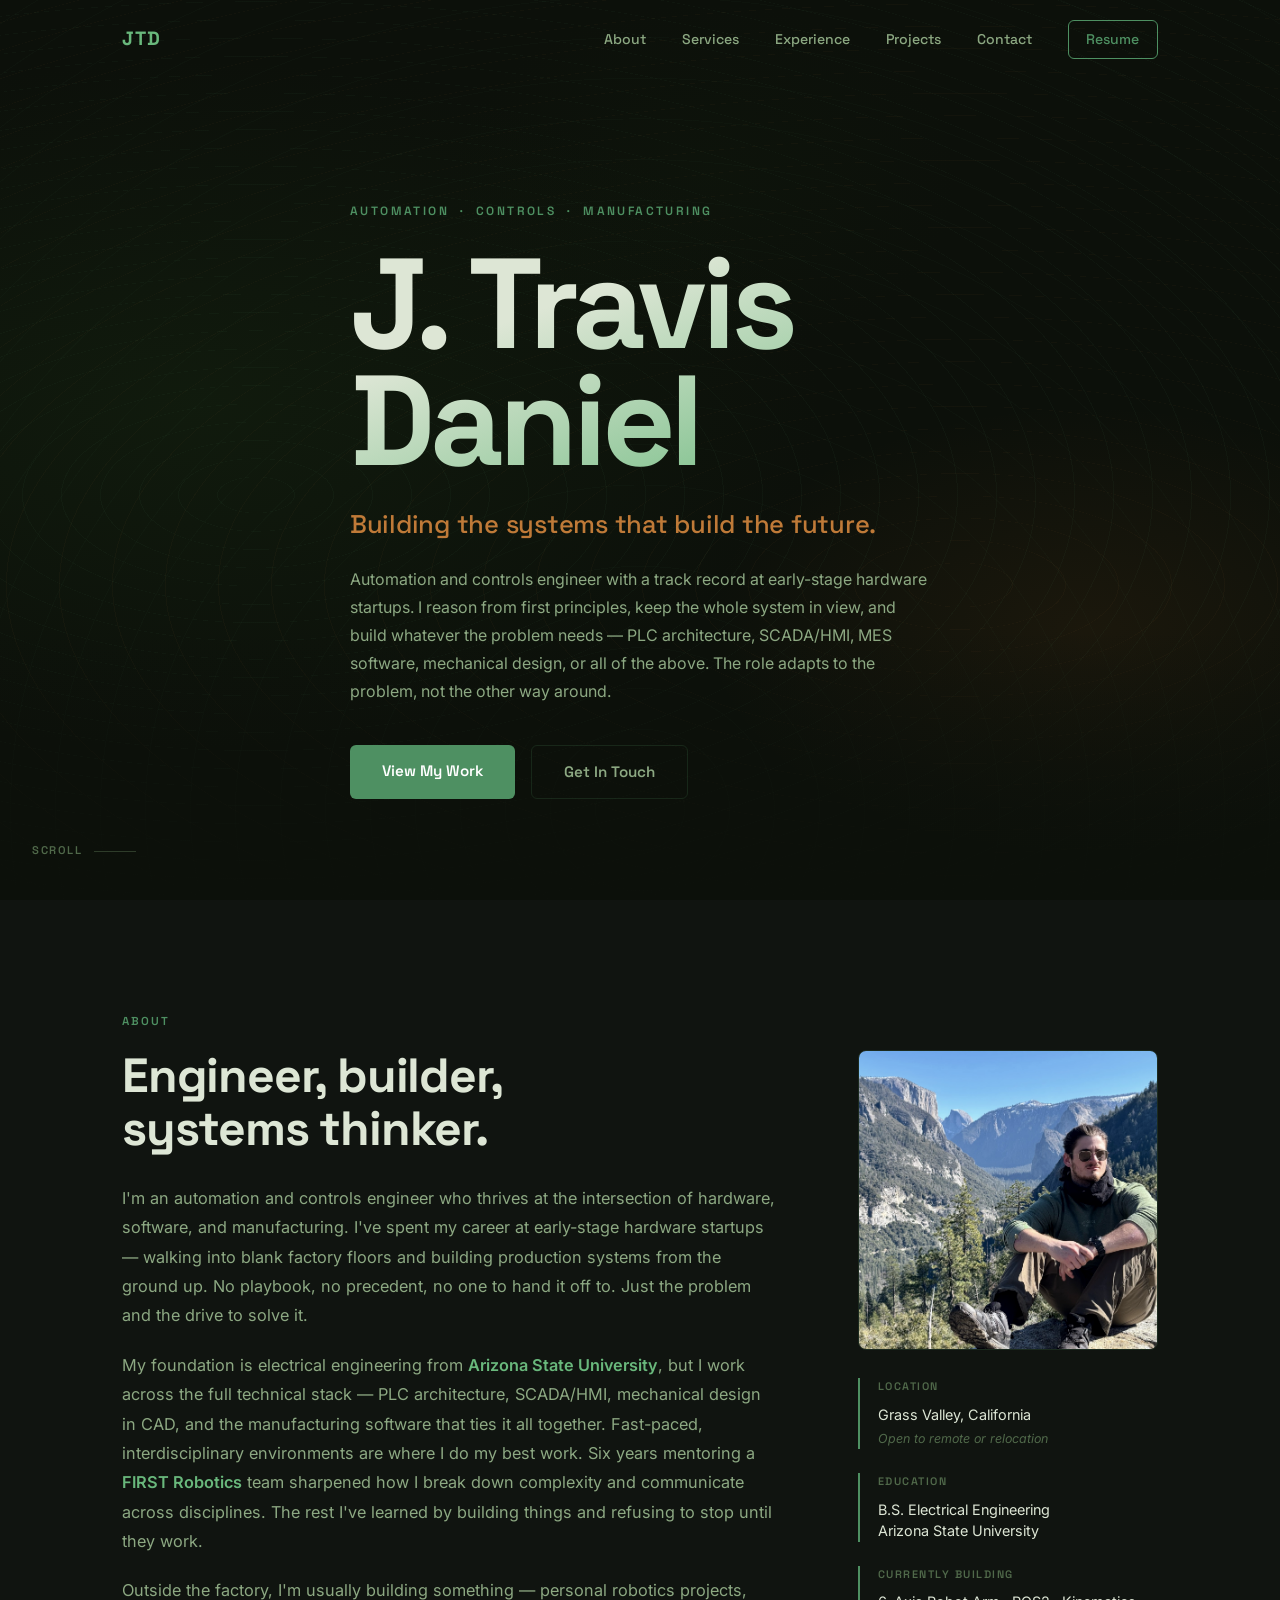
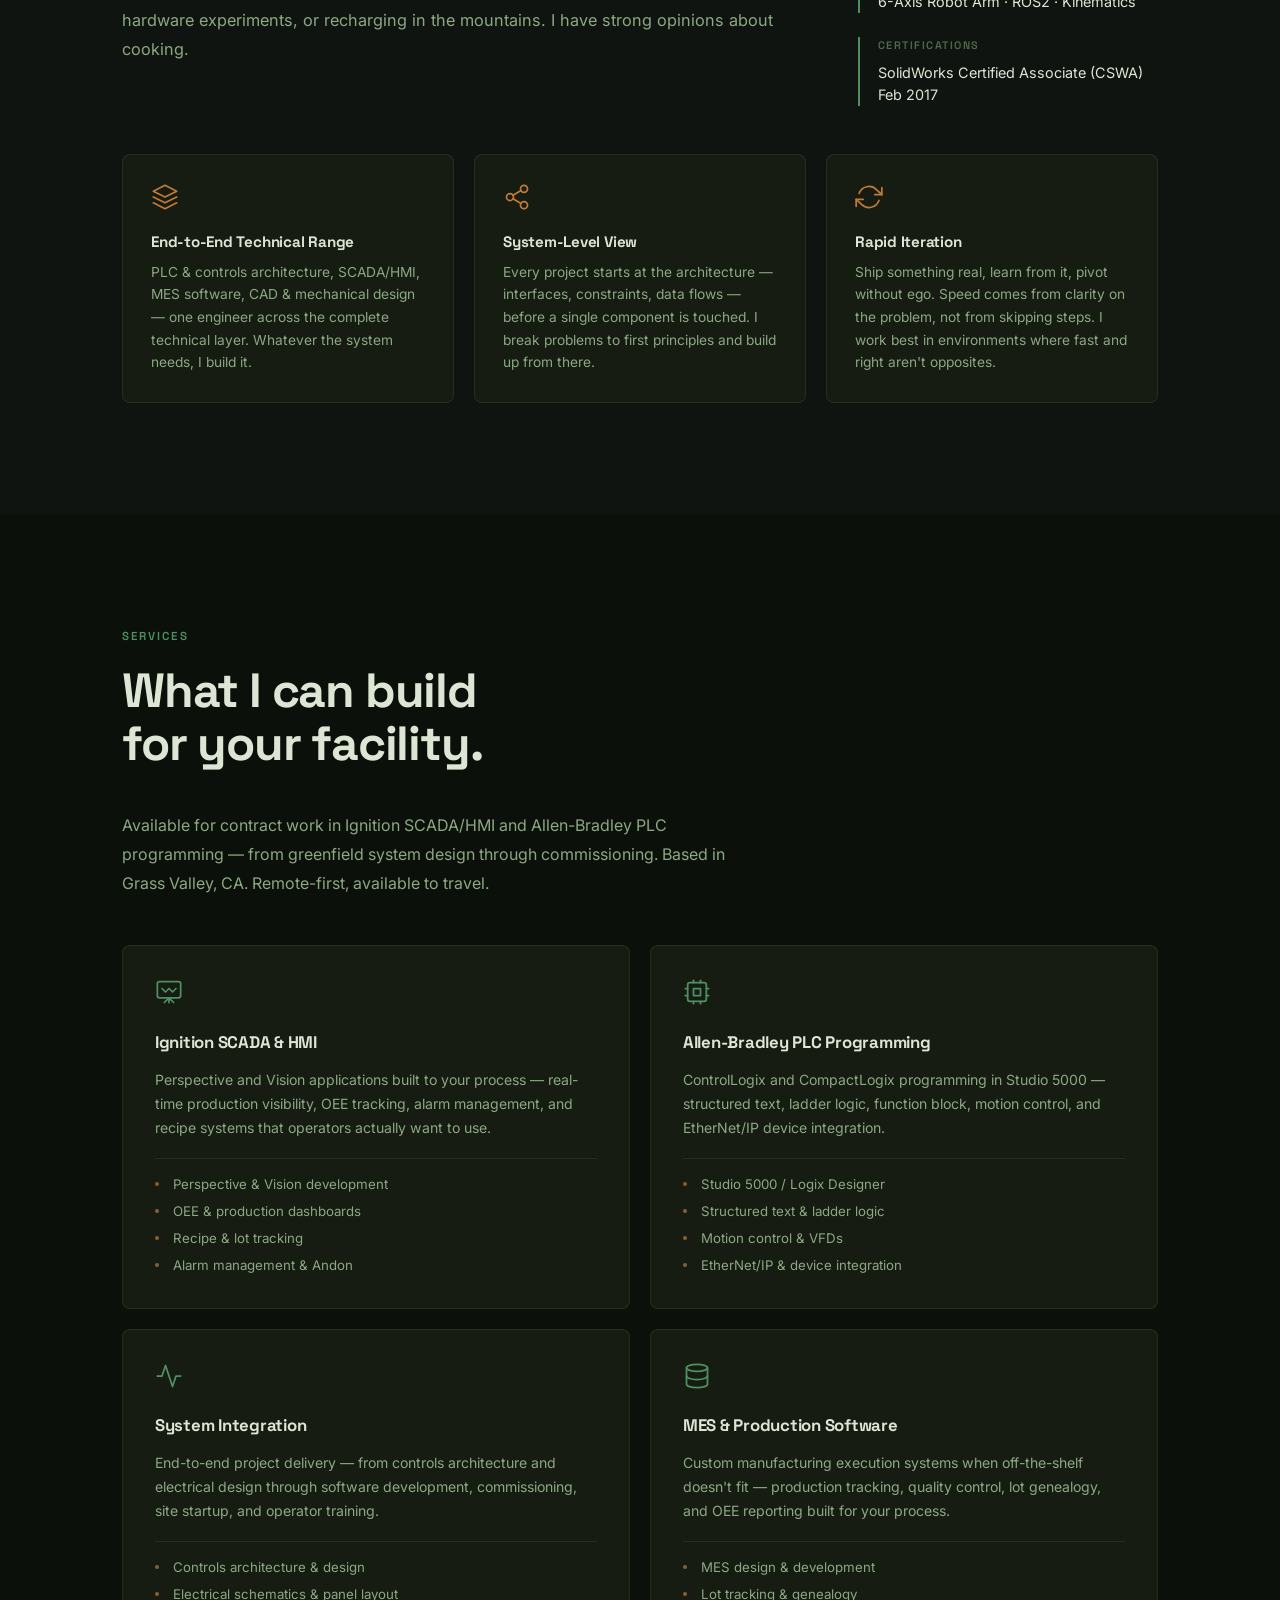
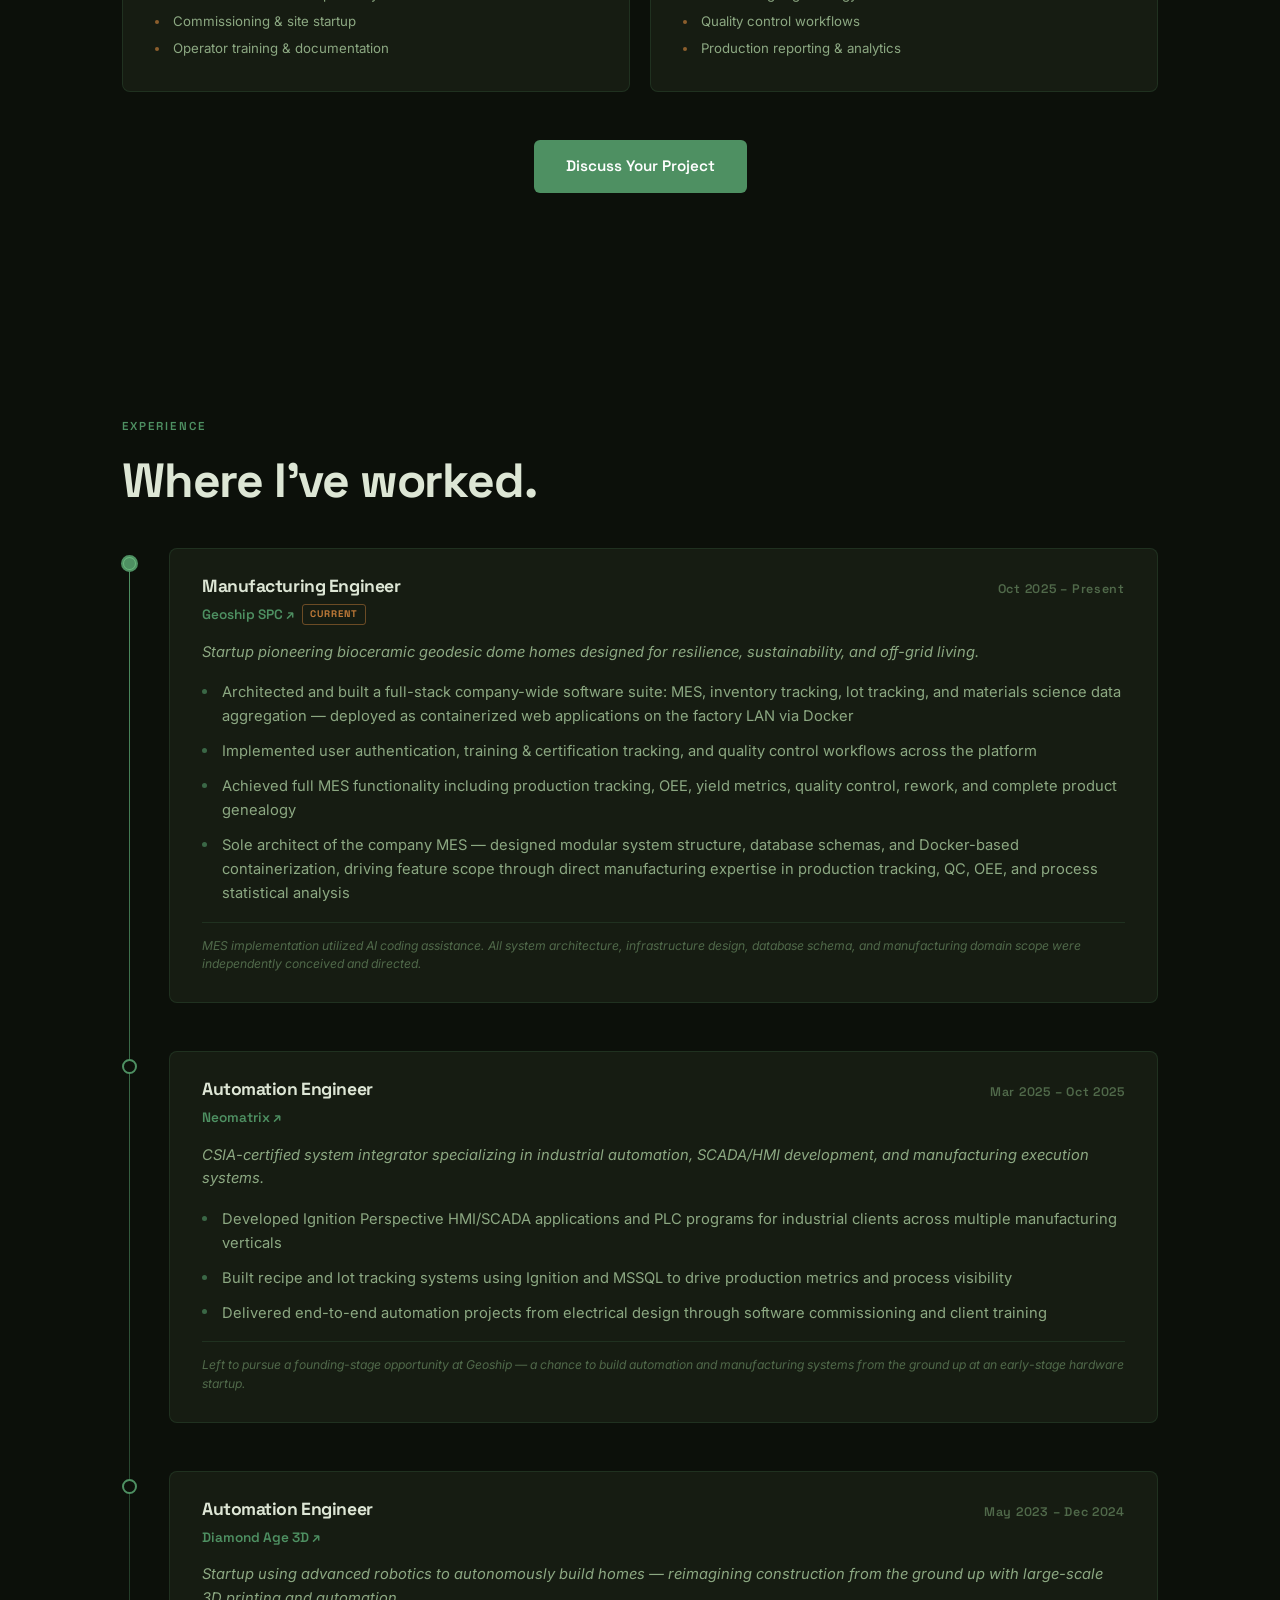
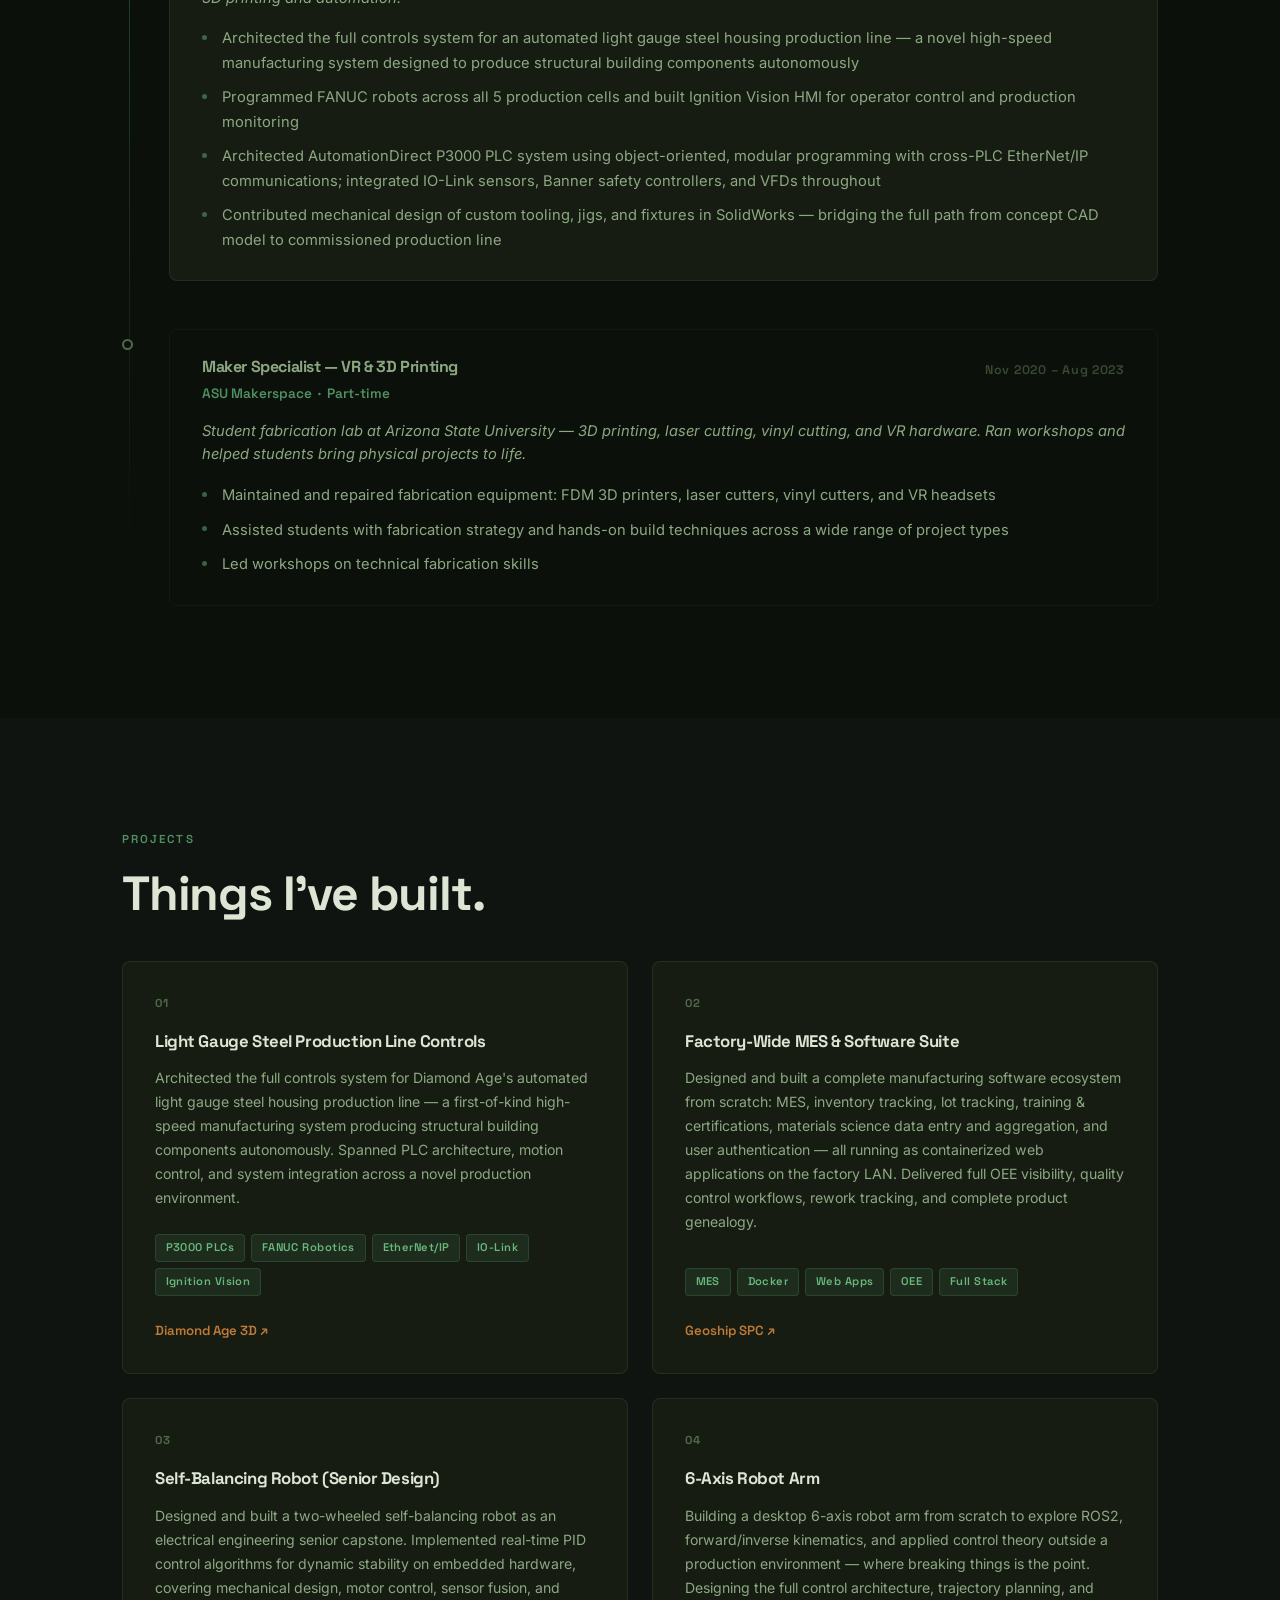
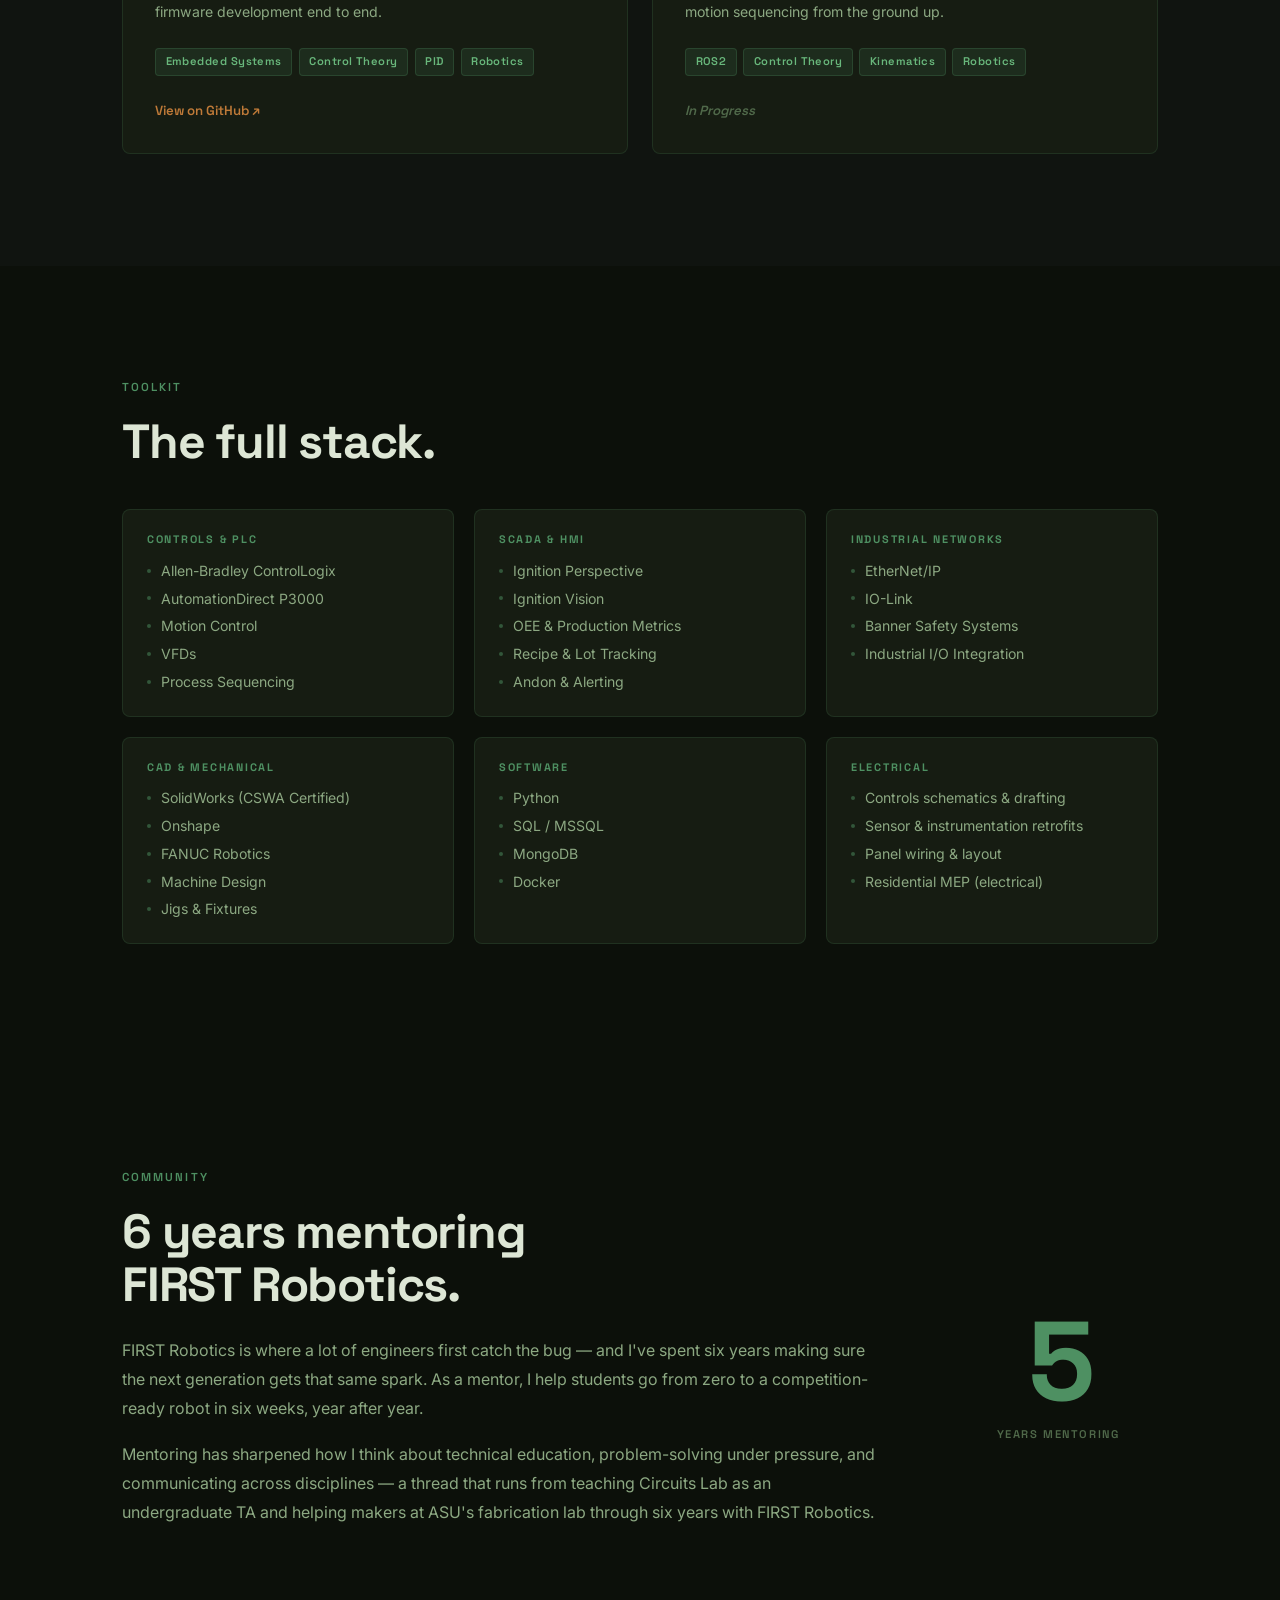
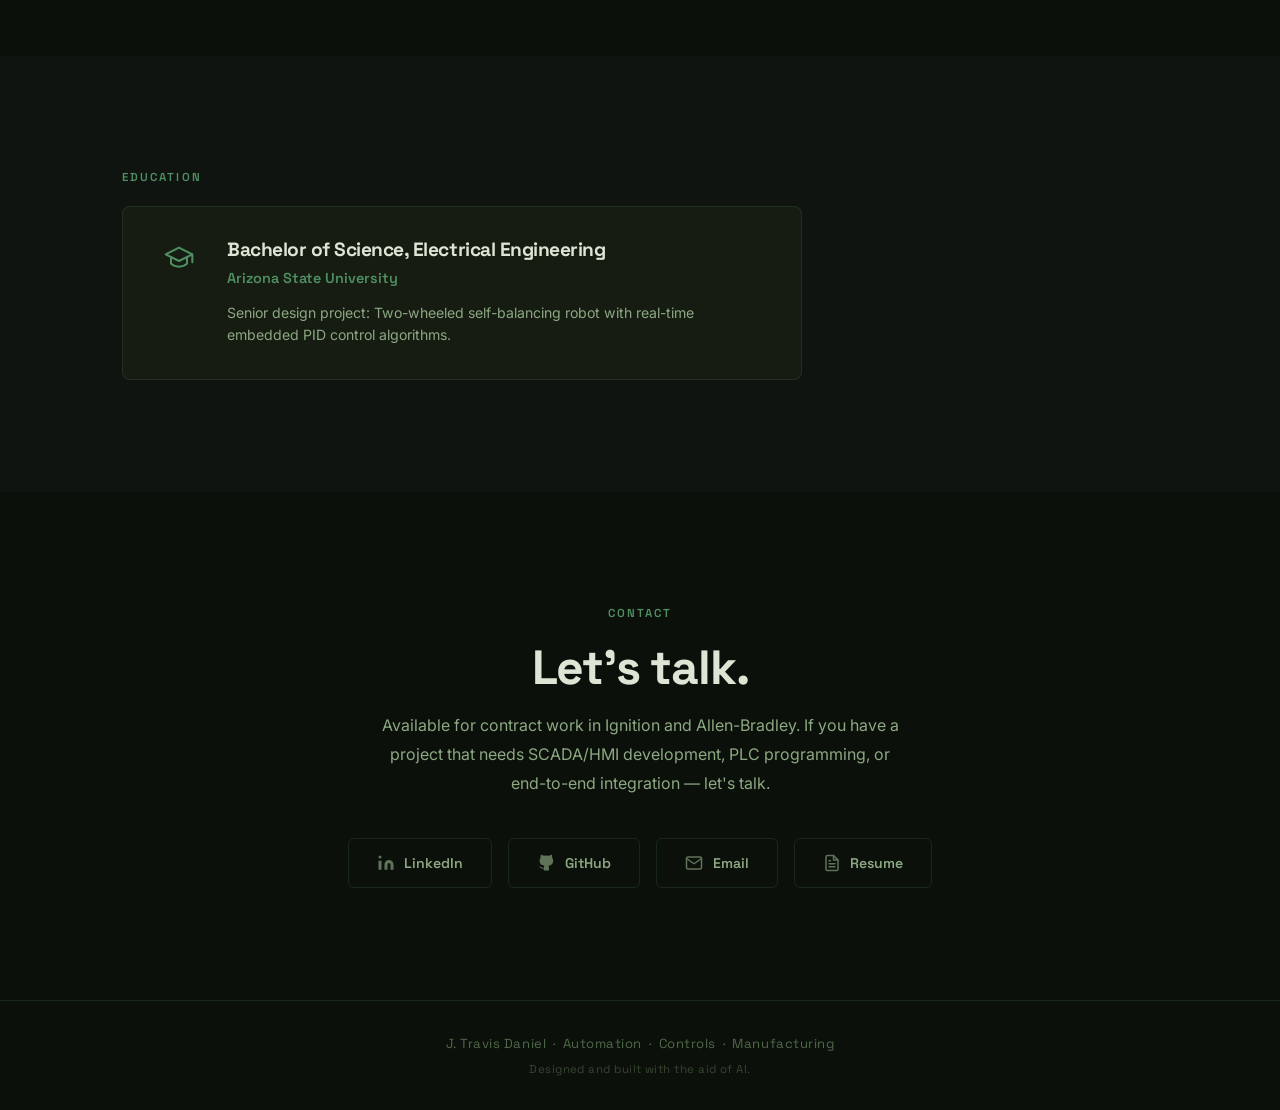
==== commit 08634ade: "Add contractor services section with Ignition/Allen-Bradley focus - New Services section with 4 card" ====
--- a/index.html
+++ b/index.html
@@ -27,6 +27,7 @@
       <a href="#" class="nav-logo">JTD</a>
       <div class="nav-links" id="navLinks">
         <a href="#about">About</a>
+        <a href="#services">Services</a>
         <a href="#experience">Experience</a>
         <a href="#projects">Projects</a>
         <a href="#contact">Contact</a>
@@ -140,6 +141,99 @@
     </div>
   </section>
 
+  <!-- ── Services ─────────────────────────────────────────────── -->
+  <section class="section services" id="services">
+    <div class="container">
+      <div class="section-label">Services</div>
+      <h2 class="section-title">What I can build<br>for your facility.</h2>
+      <p class="services-intro">Available for contract work in Ignition SCADA/HMI and Allen-Bradley PLC programming — from greenfield system design through commissioning. Based in Grass Valley, CA. Remote-first, available to travel.</p>
+      <div class="services-grid">
+
+        <div class="service-card reveal">
+          <div class="service-icon">
+            <svg width="28" height="28" viewBox="0 0 24 24" fill="none" stroke="currentColor" stroke-width="1.5" stroke-linecap="round" stroke-linejoin="round" aria-hidden="true">
+              <rect x="2" y="3" width="20" height="14" rx="2"/>
+              <polyline points="8 21 12 17 16 21"/>
+              <line x1="12" y1="17" x2="12" y2="21"/>
+              <polyline points="6 9 9 12 12 9 15 12 18 9"/>
+            </svg>
+          </div>
+          <h3>Ignition SCADA &amp; HMI</h3>
+          <p>Perspective and Vision applications built to your process — real-time production visibility, OEE tracking, alarm management, and recipe systems that operators actually want to use.</p>
+          <ul class="service-bullets">
+            <li>Perspective &amp; Vision development</li>
+            <li>OEE &amp; production dashboards</li>
+            <li>Recipe &amp; lot tracking</li>
+            <li>Alarm management &amp; Andon</li>
+          </ul>
+        </div>
+
+        <div class="service-card reveal">
+          <div class="service-icon">
+            <svg width="28" height="28" viewBox="0 0 24 24" fill="none" stroke="currentColor" stroke-width="1.5" stroke-linecap="round" stroke-linejoin="round" aria-hidden="true">
+              <rect x="4" y="4" width="16" height="16" rx="2"/>
+              <rect x="9" y="9" width="6" height="6"/>
+              <line x1="9" y1="2" x2="9" y2="4"/>
+              <line x1="15" y1="2" x2="15" y2="4"/>
+              <line x1="9" y1="20" x2="9" y2="22"/>
+              <line x1="15" y1="20" x2="15" y2="22"/>
+              <line x1="2" y1="9" x2="4" y2="9"/>
+              <line x1="2" y1="15" x2="4" y2="15"/>
+              <line x1="20" y1="9" x2="22" y2="9"/>
+              <line x1="20" y1="15" x2="22" y2="15"/>
+            </svg>
+          </div>
+          <h3>Allen-Bradley PLC Programming</h3>
+          <p>ControlLogix and CompactLogix programming in Studio 5000 — structured text, ladder logic, function block, motion control, and EtherNet/IP device integration.</p>
+          <ul class="service-bullets">
+            <li>Studio 5000 / Logix Designer</li>
+            <li>Structured text &amp; ladder logic</li>
+            <li>Motion control &amp; VFDs</li>
+            <li>EtherNet/IP &amp; device integration</li>
+          </ul>
+        </div>
+
+        <div class="service-card reveal">
+          <div class="service-icon">
+            <svg width="28" height="28" viewBox="0 0 24 24" fill="none" stroke="currentColor" stroke-width="1.5" stroke-linecap="round" stroke-linejoin="round" aria-hidden="true">
+              <polyline points="22 12 18 12 15 21 9 3 6 12 2 12"/>
+            </svg>
+          </div>
+          <h3>System Integration</h3>
+          <p>End-to-end project delivery — from controls architecture and electrical design through software development, commissioning, site startup, and operator training.</p>
+          <ul class="service-bullets">
+            <li>Controls architecture &amp; design</li>
+            <li>Electrical schematics &amp; panel layout</li>
+            <li>Commissioning &amp; site startup</li>
+            <li>Operator training &amp; documentation</li>
+          </ul>
+        </div>
+
+        <div class="service-card reveal">
+          <div class="service-icon">
+            <svg width="28" height="28" viewBox="0 0 24 24" fill="none" stroke="currentColor" stroke-width="1.5" stroke-linecap="round" stroke-linejoin="round" aria-hidden="true">
+              <ellipse cx="12" cy="5" rx="9" ry="3"/>
+              <path d="M21 12c0 1.66-4 3-9 3s-9-1.34-9-3"/>
+              <path d="M3 5v14c0 1.66 4 3 9 3s9-1.34 9-3V5"/>
+            </svg>
+          </div>
+          <h3>MES &amp; Production Software</h3>
+          <p>Custom manufacturing execution systems when off-the-shelf doesn't fit — production tracking, quality control, lot genealogy, and OEE reporting built for your process.</p>
+          <ul class="service-bullets">
+            <li>MES design &amp; development</li>
+            <li>Lot tracking &amp; genealogy</li>
+            <li>Quality control workflows</li>
+            <li>Production reporting &amp; analytics</li>
+          </ul>
+        </div>
+
+      </div>
+      <div class="services-cta">
+        <a href="#contact" class="btn btn-primary">Discuss Your Project</a>
+      </div>
+    </div>
+  </section>
+
   <!-- ── Experience ─────────────────────────────────────────── -->
   <section class="section experience" id="experience">
     <div class="container">
@@ -413,7 +507,7 @@
     <div class="container">
       <div class="section-label">Contact</div>
       <h2 class="section-title">Let's talk.</h2>
-      <p class="contact-desc">Not actively searching, but always open to interesting conversations. If you're building something ambitious in hardware, automation, or manufacturing — and think I might be a fit — feel free to reach out.</p>
+      <p class="contact-desc">Available for contract work in Ignition and Allen-Bradley. If you have a project that needs SCADA/HMI development, PLC programming, or end-to-end integration — let's talk.</p>
       <div class="contact-links">
         <a href="https://www.linkedin.com/in/j-travis-daniel/" class="contact-btn" target="_blank" rel="noopener">
           <svg width="18" height="18" viewBox="0 0 24 24" fill="currentColor" aria-hidden="true"><path d="M16 8a6 6 0 0 1 6 6v7h-4v-7a2 2 0 0 0-2-2 2 2 0 0 0-2 2v7h-4v-7a6 6 0 0 1 6-6z"/><rect x="2" y="9" width="4" height="12"/><circle cx="4" cy="4" r="2"/></svg>
--- a/style.css
+++ b/style.css
@@ -546,6 +546,90 @@
   line-height: 1.65;
 }
 
+/* ── Services ──────────────────────────────────────────────── */
+.services-intro {
+  max-width: 620px;
+  color: var(--text-2);
+  font-size: 1rem;
+  line-height: 1.8;
+  margin-bottom: 3rem;
+}
+
+.services-grid {
+  display: grid;
+  grid-template-columns: repeat(2, 1fr);
+  gap: 1.25rem;
+  margin-bottom: 3rem;
+}
+
+.service-card {
+  background: var(--bg-card);
+  border: 1px solid var(--border);
+  border-radius: 8px;
+  padding: 2rem;
+  display: flex;
+  flex-direction: column;
+  gap: 0.875rem;
+  transition: border-color 0.25s var(--ease), background 0.25s var(--ease);
+}
+
+.service-card:hover {
+  border-color: var(--border-hov);
+  background: var(--bg-card-hov);
+}
+
+.service-icon {
+  color: var(--green);
+  margin-bottom: 0.25rem;
+}
+
+.service-card h3 {
+  font-size: 1.05rem;
+  color: var(--text);
+  letter-spacing: -0.015em;
+  line-height: 1.3;
+}
+
+.service-card p {
+  font-size: 0.88rem;
+  color: var(--text-2);
+  line-height: 1.7;
+}
+
+.service-bullets {
+  list-style: none;
+  display: flex;
+  flex-direction: column;
+  gap: 0.45rem;
+  margin-top: 0.25rem;
+  padding-top: 1rem;
+  border-top: 1px solid var(--border);
+}
+
+.service-bullets li {
+  font-size: 0.83rem;
+  color: var(--text-2);
+  padding-left: 1.1rem;
+  position: relative;
+  line-height: 1.5;
+}
+
+.service-bullets li::before {
+  content: '';
+  position: absolute;
+  left: 0;
+  top: 0.55em;
+  width: 4px;
+  height: 4px;
+  border-radius: 50%;
+  background: var(--amber);
+  opacity: 0.7;
+}
+
+.services-cta {
+  text-align: center;
+}
+
 /* ── Experience ────────────────────────────────────────────── */
 .timeline {
   position: relative;
@@ -1088,6 +1172,10 @@
 
   .projects-grid {
     grid-template-columns: 1fr 1fr;
+  }
+
+  .services-grid {
+    grid-template-columns: 1fr;
   }
 
   .skills-domains {
